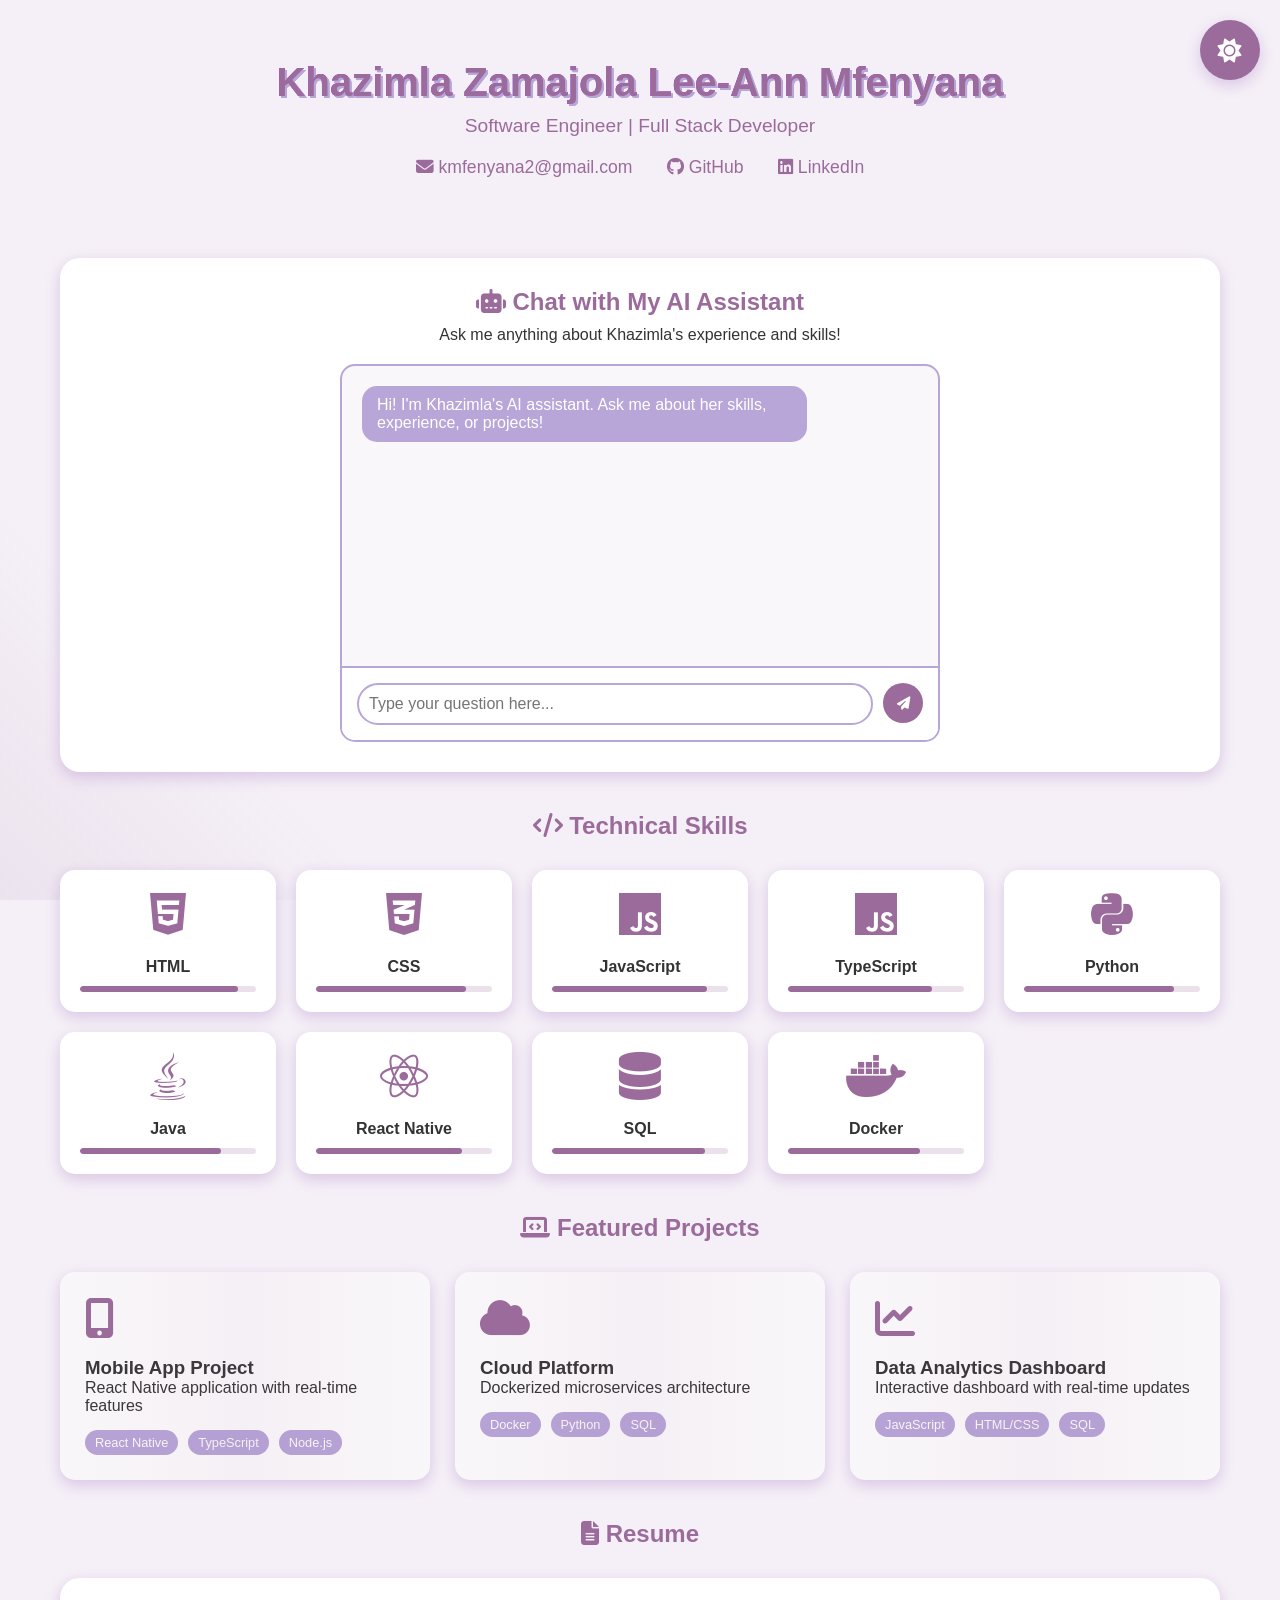
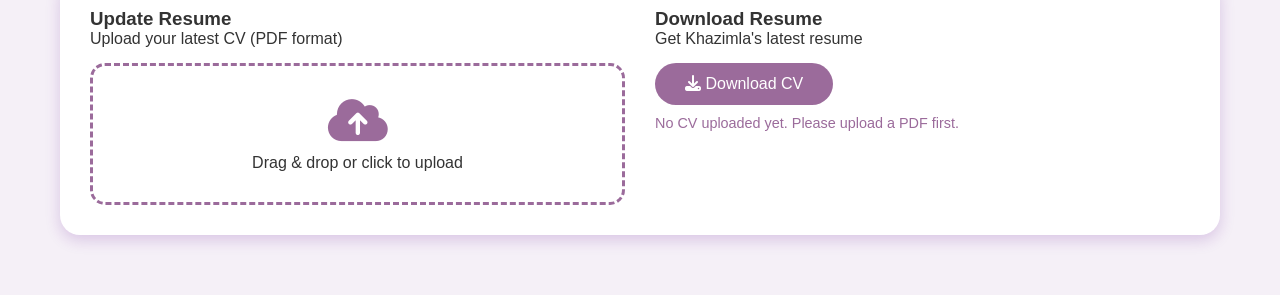
==== index.html @ aad59709 "Added structure and the style." ====
<!DOCTYPE html>
<html lang="en">
<head>
    <meta charset="UTF-8">
    <meta name="viewport" content="width=device-width, initial-scale=1.0">
    <title>Khazimla Mfenyana - Software Engineer</title>
    <link rel="stylesheet" href="https://cdnjs.cloudflare.com/ajax/libs/font-awesome/6.4.0/css/all.min.css">
    <link rel="stylesheet" href="styles.css">
</head>
<body>
    <!-- Theme Toggle -->
    <button class="theme-toggle" id="themeToggle">
        <i class="fas fa-sun"></i>
        <i class="fas fa-moon"></i>
    </button>

    <!-- Main Container -->
    <div class="container">
        <!-- Header Section -->
        <header>
            <div class="profile-header">
                <h1 class="glitch-text" data-text="Khazimla Zamajola Lee-Ann Mfenyana">Khazimla Zamajola Lee-Ann Mfenyana</h1>
                <p class="subtitle">Software Engineer | Full Stack Developer</p>
                <div class="contact-info">
                    <a href="mailto:kmfenyana2@gmail.com"><i class="fas fa-envelope"></i> kmfenyana2@gmail.com</a>
                    <a href="#"><i class="fab fa-github"></i> GitHub</a>
                    <a href="#"><i class="fab fa-linkedin"></i> LinkedIn</a>
                </div>
            </div>
        </header>

        <!-- AI Chatbot Section -->
        <section class="ai-section">
            <div class="section-title">
                <h2><i class="fas fa-robot"></i> Chat with My AI Assistant</h2>
                <p>Ask me anything about Khazimla's experience and skills!</p>
            </div>
            <div class="chat-container" id="chatContainer">
                <div class="chat-messages" id="chatMessages">
                    <div class="message bot">
                        <div class="message-content">
                            Hi! I'm Khazimla's AI assistant. Ask me about her skills, experience, or projects!
                        </div>
                    </div>
                </div>
                <div class="chat-input-container">
                    <input type="text" id="userInput" placeholder="Type your question here..." class="chat-input">
                    <button id="sendMessage" class="send-btn"><i class="fas fa-paper-plane"></i></button>
                </div>
            </div>
        </section>

        <!-- Skills Section with Fun Visuals -->
        <section class="skills-section">
            <h2><i class="fas fa-code"></i> Technical Skills</h2>
            <div class="skills-grid">
                <div class="skill-card" data-skill="HTML">
                    <i class="fab fa-html5"></i>
                    <span>HTML</span>
                    <div class="skill-bar">
                        <div class="skill-progress" style="width: 90%"></div>
                    </div>
                </div>
                <div class="skill-card" data-skill="CSS">
                    <i class="fab fa-css3-alt"></i>
                    <span>CSS</span>
                    <div class="skill-bar">
                        <div class="skill-progress" style="width: 85%"></div>
                    </div>
                </div>
                <div class="skill-card" data-skill="JavaScript">
                    <i class="fab fa-js"></i>
                    <span>JavaScript</span>
                    <div class="skill-bar">
                        <div class="skill-progress" style="width: 88%"></div>
                    </div>
                </div>
                <div class="skill-card" data-skill="TypeScript">
                    <i class="fab fa-js"></i>
                    <span>TypeScript</span>
                    <div class="skill-bar">
                        <div class="skill-progress" style="width: 82%"></div>
                    </div>
                </div>
                <div class="skill-card" data-skill="Python">
                    <i class="fab fa-python"></i>
                    <span>Python</span>
                    <div class="skill-bar">
                        <div class="skill-progress" style="width: 85%"></div>
                    </div>
                </div>
                <div class="skill-card" data-skill="Java">
                    <i class="fab fa-java"></i>
                    <span>Java</span>
                    <div class="skill-bar">
                        <div class="skill-progress" style="width: 80%"></div>
                    </div>
                </div>
                <div class="skill-card" data-skill="React Native">
                    <i class="fab fa-react"></i>
                    <span>React Native</span>
                    <div class="skill-bar">
                        <div class="skill-progress" style="width: 83%"></div>
                    </div>
                </div>
                <div class="skill-card" data-skill="SQL">
                    <i class="fas fa-database"></i>
                    <span>SQL</span>
                    <div class="skill-bar">
                        <div class="skill-progress" style="width: 87%"></div>
                    </div>
                </div>
                <div class="skill-card" data-skill="Docker">
                    <i class="fab fa-docker"></i>
                    <span>Docker</span>
                    <div class="skill-bar">
                        <div class="skill-progress" style="width: 75%"></div>
                    </div>
                </div>
            </div>
        </section>

        <!-- Projects Section (Placeholder) -->
        <section class="projects-section">
            <h2><i class="fas fa-laptop-code"></i> Featured Projects</h2>
            <div class="projects-grid">
                <div class="project-card">
                    <div class="project-icon"><i class="fas fa-mobile-alt"></i></div>
                    <h3>Mobile App Project</h3>
                    <p>React Native application with real-time features</p>
                    <div class="project-tags">
                        <span>React Native</span>
                        <span>TypeScript</span>
                        <span>Node.js</span>
                    </div>
                </div>
                <div class="project-card">
                    <div class="project-icon"><i class="fas fa-cloud"></i></div>
                    <h3>Cloud Platform</h3>
                    <p>Dockerized microservices architecture</p>
                    <div class="project-tags">
                        <span>Docker</span>
                        <span>Python</span>
                        <span>SQL</span>
                    </div>
                </div>
                <div class="project-card">
                    <div class="project-icon"><i class="fas fa-chart-line"></i></div>
                    <h3>Data Analytics Dashboard</h3>
                    <p>Interactive dashboard with real-time updates</p>
                    <div class="project-tags">
                        <span>JavaScript</span>
                        <span>HTML/CSS</span>
                        <span>SQL</span>
                    </div>
                </div>
            </div>
        </section>

        <!-- CV Upload and Download Section -->
        <section class="cv-section">
            <h2><i class="fas fa-file-alt"></i> Resume</h2>
            <div class="cv-container">
                <div class="cv-upload">
                    <h3>Update Resume</h3>
                    <p>Upload your latest CV (PDF format)</p>
                    <div class="upload-area" id="uploadArea">
                        <i class="fas fa-cloud-upload-alt"></i>
                        <p>Drag & drop or click to upload</p>
                        <input type="file" id="cvUpload" accept=".pdf" hidden>
                    </div>
                </div>
                <div class="cv-download">
                    <h3>Download Resume</h3>
                    <p>Get Khazimla's latest resume</p>
                    <a href="#" id="downloadCV" class="download-btn">
                        <i class="fas fa-download"></i> Download CV
                    </a>
                    <p class="cv-note" id="cvNote">No CV uploaded yet. Please upload a PDF first.</p>
                </div>
            </div>
        </section>
    </div>

    <script src="script.js"></script>
</body>
</html>
---- styles.css ----
:root {
    --primary-purple: #9b6b9b;
    --light-purple: #b8a6d9;
    --dark-purple: #4a2c4a;
    --bg-light: #f5f0f7;
    --bg-dark: #1a0f1a;
    --text-light: #333;
    --text-dark: #f0e6f0;
    --card-light: #ffffff;
    --card-dark: #2d1f2d;
    --shadow-light: 0 5px 15px rgba(106, 27, 154, 0.2);
    --shadow-dark: 0 5px 15px rgba(0, 0, 0, 0.5);
    --transition: all 0.3s ease;
}

* {
    margin: 0;
    padding: 0;
    box-sizing: border-box;
}

body {
    font-family: 'Segoe UI', Tahoma, Geneva, Verdana, sans-serif;
    background-color: var(--bg-light);
    color: var(--text-light);
    transition: var(--transition);
    min-height: 100vh;
    position: relative;
    overflow-x: hidden;
}

body.dark-mode {
    background-color: var(--bg-dark);
    color: var(--text-dark);
}

/* Animated Background */
body::before {
    content: '';
    position: fixed;
    top: 0;
    left: 0;
    width: 100%;
    height: 100%;
    background: linear-gradient(45deg, transparent 20%, rgba(155, 107, 155, 0.1) 20%, transparent 30%);
    background-size: 200% 200%;
    animation: gradientMove 15s ease infinite;
    pointer-events: none;
    z-index: -1;
}

@keyframes gradientMove {
    0% { background-position: 0% 0%; }
    50% { background-position: 100% 100%; }
    100% { background-position: 0% 0%; }
}

.container {
    max-width: 1200px;
    margin: 0 auto;
    padding: 20px;
    position: relative;
    z-index: 1;
}

/* Theme Toggle Button */
.theme-toggle {
    position: fixed;
    top: 20px;
    right: 20px;
    background: var(--primary-purple);
    border: none;
    border-radius: 50px;
    width: 60px;
    height: 60px;
    cursor: pointer;
    display: flex;
    align-items: center;
    justify-content: center;
    transition: var(--transition);
    z-index: 1000;
    box-shadow: var(--shadow-light);
}

.theme-toggle:hover {
    transform: scale(1.1) rotate(10deg);
}

.theme-toggle i {
    font-size: 24px;
    color: white;
    position: absolute;
    transition: var(--transition);
}

.theme-toggle .fa-sun {
    opacity: 1;
    transform: scale(1);
}

.theme-toggle .fa-moon {
    opacity: 0;
    transform: scale(0);
}

.dark-mode .theme-toggle .fa-sun {
    opacity: 0;
    transform: scale(0);
}

.dark-mode .theme-toggle .fa-moon {
    opacity: 1;
    transform: scale(1);
}

/* Header Styles */
.profile-header {
    text-align: center;
    padding: 40px 0;
    animation: fadeInUp 1s ease;
}

.glitch-text {
    font-size: 2.5rem;
    font-weight: bold;
    position: relative;
    color: var(--primary-purple);
    text-shadow: 2px 2px 0 var(--light-purple);
}

.glitch-text::before,
.glitch-text::after {
    content: attr(data-text);
    position: absolute;
    top: 0;
    left: 0;
    width: 100%;
    height: 100%;
}

.glitch-text::before {
    animation: glitch 3s infinite;
    color: #ff00ff;
    z-index: -1;
}

.glitch-text::after {
    animation: glitch 2s infinite;
    color: #00ffff;
    z-index: -2;
}

@keyframes glitch {
    0% { transform: translate(0); }
    20% { transform: translate(-3px, 3px); }
    40% { transform: translate(-3px, -3px); }
    60% { transform: translate(3px, 3px); }
    80% { transform: translate(3px, -3px); }
    100% { transform: translate(0); }
}

.subtitle {
    font-size: 1.2rem;
    color: var(--primary-purple);
    margin-top: 10px;
}

.contact-info {
    margin-top: 20px;
}

.contact-info a {
    color: var(--primary-purple);
    text-decoration: none;
    margin: 0 15px;
    font-size: 1.1rem;
    transition: var(--transition);
    display: inline-block;
}

.contact-info a:hover {
    transform: translateY(-3px) scale(1.1);
    color: var(--dark-purple);
}

/* AI Chatbot Section */
.ai-section {
    background: var(--card-light);
    border-radius: 20px;
    padding: 30px;
    margin: 40px 0;
    box-shadow: var(--shadow-light);
    transition: var(--transition);
}

.dark-mode .ai-section {
    background: var(--card-dark);
    box-shadow: var(--shadow-dark);
}

.section-title {
    text-align: center;
    margin-bottom: 20px;
}

.section-title h2 {
    color: var(--primary-purple);
    margin-bottom: 10px;
}

.chat-container {
    max-width: 600px;
    margin: 0 auto;
    border-radius: 15px;
    overflow: hidden;
    border: 2px solid var(--light-purple);
}

.chat-messages {
    height: 300px;
    overflow-y: auto;
    padding: 20px;
    background: rgba(155, 107, 155, 0.05);
}

.message {
    margin-bottom: 15px;
    animation: slideIn 0.3s ease;
}

.message.bot {
    text-align: left;
}

.message.user {
    text-align: right;
}

.message-content {
    display: inline-block;
    padding: 10px 15px;
    border-radius: 15px;
    max-width: 80%;
    background: var(--light-purple);
    color: white;
}

.message.user .message-content {
    background: var(--primary-purple);
}

.chat-input-container {
    display: flex;
    padding: 15px;
    background: var(--card-light);
    border-top: 2px solid var(--light-purple);
}

.dark-mode .chat-input-container {
    background: var(--card-dark);
}

.chat-input {
    flex: 1;
    padding: 10px;
    border: 2px solid var(--light-purple);
    border-radius: 25px;
    margin-right: 10px;
    font-size: 1rem;
    transition: var(--transition);
}

.chat-input:focus {
    outline: none;
    border-color: var(--primary-purple);
    transform: scale(1.02);
}

.send-btn {
    background: var(--primary-purple);
    color: white;
    border: none;
    border-radius: 50%;
    width: 40px;
    height: 40px;
    cursor: pointer;
    transition: var(--transition);
}

.send-btn:hover {
    transform: scale(1.1) rotate(15deg);
}

/* Skills Section */
.skills-section {
    margin: 40px 0;
}

.skills-section h2 {
    text-align: center;
    color: var(--primary-purple);
    margin-bottom: 30px;
}

.skills-grid {
    display: grid;
    grid-template-columns: repeat(auto-fit, minmax(200px, 1fr));
    gap: 20px;
}

.skill-card {
    background: var(--card-light);
    border-radius: 15px;
    padding: 20px;
    text-align: center;
    box-shadow: var(--shadow-light);
    transition: var(--transition);
    position: relative;
    overflow: hidden;
}

.dark-mode .skill-card {
    background: var(--card-dark);
    box-shadow: var(--shadow-dark);
}

.skill-card:hover {
    transform: translateY(-10px) scale(1.02);
    box-shadow: 0 10px 30px rgba(155, 107, 155, 0.4);
}

.skill-card i {
    font-size: 3rem;
    color: var(--primary-purple);
    margin-bottom: 10px;
    animation: float 3s ease infinite;
}

@keyframes float {
    0%, 100% { transform: translateY(0); }
    50% { transform: translateY(-10px); }
}

.skill-card span {
    display: block;
    font-weight: bold;
    margin: 10px 0;
}

.skill-bar {
    height: 6px;
    background: rgba(155, 107, 155, 0.2);
    border-radius: 3px;
    overflow: hidden;
}

.skill-progress {
    height: 100%;
    background: var(--primary-purple);
    border-radius: 3px;
    transition: width 1s ease;
    animation: progressPulse 2s ease infinite;
}

@keyframes progressPulse {
    0%, 100% { opacity: 1; }
    50% { opacity: 0.7; }
}

/* Projects Section */
.projects-section {
    margin: 40px 0;
}

.projects-section h2 {
    text-align: center;
    color: var(--primary-purple);
    margin-bottom: 30px;
}

.projects-grid {
    display: grid;
    grid-template-columns: repeat(auto-fit, minmax(300px, 1fr));
    gap: 25px;
}

.project-card {
    background: var(--card-light);
    border-radius: 15px;
    padding: 25px;
    box-shadow: var(--shadow-light);
    transition: var(--transition);
    position: relative;
    overflow: hidden;
}

.dark-mode .project-card {
    background: var(--card-dark);
    box-shadow: var(--shadow-dark);
}

.project-card::before {
    content: '';
    position: absolute;
    top: -50%;
    left: -50%;
    width: 200%;
    height: 200%;
    background: linear-gradient(45deg, transparent, rgba(155, 107, 155, 0.1), transparent);
    transform: rotate(45deg);
    animation: shine 3s infinite;
}

@keyframes shine {
    0% { transform: translateX(-100%) rotate(45deg); }
    100% { transform: translateX(100%) rotate(45deg); }
}

.project-card:hover {
    transform: translateY(-5px) scale(1.02);
}

.project-icon {
    font-size: 2.5rem;
    color: var(--primary-purple);
    margin-bottom: 15px;
}

.project-tags {
    margin-top: 15px;
    display: flex;
    flex-wrap: wrap;
    gap: 10px;
}

.project-tags span {
    background: var(--light-purple);
    color: white;
    padding: 5px 10px;
    border-radius: 20px;
    font-size: 0.8rem;
}

/* CV Section */
.cv-section {
    margin: 40px 0;
}

.cv-section h2 {
    text-align: center;
    color: var(--primary-purple);
    margin-bottom: 30px;
}

.cv-container {
    display: grid;
    grid-template-columns: 1fr 1fr;
    gap: 30px;
    background: var(--card-light);
    border-radius: 20px;
    padding: 30px;
    box-shadow: var(--shadow-light);
}

.dark-mode .cv-container {
    background: var(--card-dark);
    box-shadow: var(--shadow-dark);
}

.upload-area {
    border: 3px dashed var(--primary-purple);
    border-radius: 15px;
    padding: 30px;
    text-align: center;
    cursor: pointer;
    transition: var(--transition);
    margin-top: 15px;
}

.upload-area:hover {
    background: rgba(155, 107, 155, 0.1);
    transform: scale(1.02);
}

.upload-area i {
    font-size: 3rem;
    color: var(--primary-purple);
    margin-bottom: 10px;
    animation: bounce 2s ease infinite;
}

@keyframes bounce {
    0%, 100% { transform: translateY(0); }
    50% { transform: translateY(-10px); }
}

.download-btn {
    display: inline-block;
    background: var(--primary-purple);
    color: white;
    text-decoration: none;
    padding: 12px 30px;
    border-radius: 25px;
    margin-top: 15px;
    transition: var(--transition);
    border: none;
    cursor: pointer;
    font-size: 1rem;
}

.download-btn:hover {
    transform: translateY(-3px) scale(1.05);
    box-shadow: 0 5px 20px rgba(155, 107, 155, 0.4);
}

.download-btn:disabled {
    opacity: 0.5;
    cursor: not-allowed;
    pointer-events: none;
}

.cv-note {
    margin-top: 10px;
    font-size: 0.9rem;
    color: var(--primary-purple);
}

/* Animations */
@keyframes fadeInUp {
    from {
        opacity: 0;
        transform: translateY(30px);
    }
    to {
        opacity: 1;
        transform: translateY(0);
    }
}

@keyframes slideIn {
    from {
        opacity: 0;
        transform: translateX(-20px);
    }
    to {
        opacity: 1;
        transform: translateX(0);
    }
}

/* Responsive Design */
@media (max-width: 768px) {
    .glitch-text {
        font-size: 1.8rem;
    }
    
    .cv-container {
        grid-template-columns: 1fr;
    }
    
    .contact-info a {
        display: block;
        margin: 10px 0;
    }
    
    .skills-grid {
        grid-template-columns: repeat(auto-fit, minmax(150px, 1fr));
    }
}

/* Loading Animation */
.loading {
    display: inline-block;
    width: 20px;
    height: 20px;
    border: 3px solid var(--light-purple);
    border-radius: 50%;
    border-top-color: var(--primary-purple);
    animation: spin 1s ease infinite;
}

@keyframes spin {
    to { transform: rotate(360deg); }
}
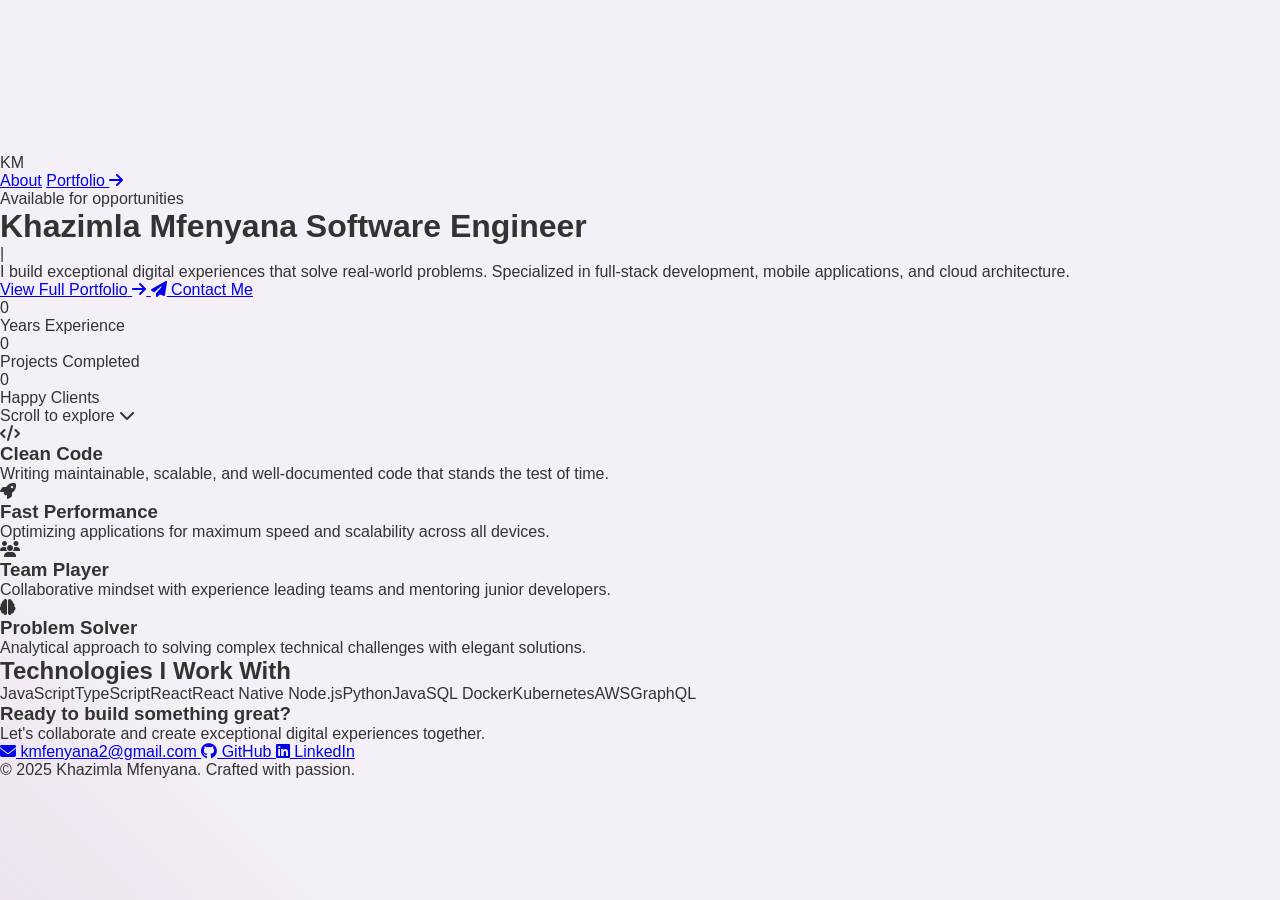
==== commit d06cd709: "Adding a new landing page and the new structure has been implemented." ====
--- a/index.html
+++ b/index.html
@@ -3,183 +3,141 @@
 <head>
     <meta charset="UTF-8">
     <meta name="viewport" content="width=device-width, initial-scale=1.0">
-    <title>Khazimla Mfenyana - Software Engineer</title>
+    <title>Khazimla Mfenyana | Software Engineer</title>
     <link rel="stylesheet" href="https://cdnjs.cloudflare.com/ajax/libs/font-awesome/6.4.0/css/all.min.css">
+    <link href="https://fonts.googleapis.com/css2?family=Space+Grotesk:wght@300;400;500;600;700&display=swap" rel="stylesheet">
     <link rel="stylesheet" href="styles.css">
 </head>
-<body>
-    <!-- Theme Toggle -->
-    <button class="theme-toggle" id="themeToggle">
-        <i class="fas fa-sun"></i>
-        <i class="fas fa-moon"></i>
-    </button>
+<body class="landing-page">
+    <canvas id="particleCanvas"></canvas>
+    
+    <div class="landing-container">
+        <nav class="landing-nav">
+            <div class="logo">
+                <span class="logo-text">KM</span>
+                <span class="logo-dot"></span>
+            </div>
+            <div class="nav-links">
+                <a href="#about" class="nav-link">About</a>
+                <a href="portfolio.html" class="nav-link portfolio-link">Portfolio <i class="fas fa-arrow-right"></i></a>
+            </div>
+        </nav>
 
-    <!-- Main Container -->
-    <div class="container">
-        <!-- Header Section -->
-        <header>
-            <div class="profile-header">
-                <h1 class="glitch-text" data-text="Khazimla Zamajola Lee-Ann Mfenyana">Khazimla Zamajola Lee-Ann Mfenyana</h1>
-                <p class="subtitle">Software Engineer | Full Stack Developer</p>
-                <div class="contact-info">
-                    <a href="mailto:kmfenyana2@gmail.com"><i class="fas fa-envelope"></i> kmfenyana2@gmail.com</a>
-                    <a href="#"><i class="fab fa-github"></i> GitHub</a>
-                    <a href="#"><i class="fab fa-linkedin"></i> LinkedIn</a>
+        <main class="hero-section">
+            <div class="hero-badge">
+                <span class="badge-pulse"></span>
+                Available for opportunities
+            </div>
+            
+            <div class="hero-content">
+                <div class="hero-text">
+                    <h1 class="glow-text">
+                        <span class="line-1">Khazimla Mfenyana</span>
+                        <span class="line-2">Software Engineer</span>
+                    </h1>
+                    <div class="typewriter-wrapper">
+                        <span class="typewriter-text"></span>
+                        <span class="cursor">|</span>
+                    </div>
+                    <p class="hero-description">
+                        I build exceptional digital experiences that solve real-world problems. 
+                        Specialized in full-stack development, mobile applications, and cloud architecture.
+                    </p>
+                    <div class="hero-cta">
+                        <a href="portfolio.html" class="btn-primary">
+                            <span>View Full Portfolio</span>
+                            <i class="fas fa-arrow-right"></i>
+                        </a>
+                        <a href="#contact" class="btn-secondary">
+                            <i class="fas fa-paper-plane"></i>
+                            Contact Me
+                        </a>
+                    </div>
+                </div>
+                
+                <div class="hero-stats">
+                    <div class="stat-card">
+                        <div class="stat-number" data-count="4">0</div>
+                        <div class="stat-label">Years Experience</div>
+                    </div>
+                    <div class="stat-card">
+                        <div class="stat-number" data-count="25">0</div>
+                        <div class="stat-label">Projects Completed</div>
+                    </div>
+                    <div class="stat-card">
+                        <div class="stat-number" data-count="15">0</div>
+                        <div class="stat-label">Happy Clients</div>
+                    </div>
                 </div>
             </div>
-        </header>
+        </main>
 
-        <!-- AI Chatbot Section -->
-        <section class="ai-section">
-            <div class="section-title">
-                <h2><i class="fas fa-robot"></i> Chat with My AI Assistant</h2>
-                <p>Ask me anything about Khazimla's experience and skills!</p>
-            </div>
-            <div class="chat-container" id="chatContainer">
-                <div class="chat-messages" id="chatMessages">
-                    <div class="message bot">
-                        <div class="message-content">
-                            Hi! I'm Khazimla's AI assistant. Ask me about her skills, experience, or projects!
-                        </div>
-                    </div>
+        <div class="scroll-indicator">
+            <span>Scroll to explore</span>
+            <i class="fas fa-chevron-down"></i>
+        </div>
+
+        <section id="about" class="about-preview">
+            <div class="about-grid">
+                <div class="about-card">
+                    <i class="fas fa-code"></i>
+                    <h3>Clean Code</h3>
+                    <p>Writing maintainable, scalable, and well-documented code that stands the test of time.</p>
                 </div>
-                <div class="chat-input-container">
-                    <input type="text" id="userInput" placeholder="Type your question here..." class="chat-input">
-                    <button id="sendMessage" class="send-btn"><i class="fas fa-paper-plane"></i></button>
+                <div class="about-card">
+                    <i class="fas fa-rocket"></i>
+                    <h3>Fast Performance</h3>
+                    <p>Optimizing applications for maximum speed and scalability across all devices.</p>
+                </div>
+                <div class="about-card">
+                    <i class="fas fa-users"></i>
+                    <h3>Team Player</h3>
+                    <p>Collaborative mindset with experience leading teams and mentoring junior developers.</p>
+                </div>
+                <div class="about-card">
+                    <i class="fas fa-brain"></i>
+                    <h3>Problem Solver</h3>
+                    <p>Analytical approach to solving complex technical challenges with elegant solutions.</p>
                 </div>
             </div>
         </section>
 
-        <!-- Skills Section with Fun Visuals -->
-        <section class="skills-section">
-            <h2><i class="fas fa-code"></i> Technical Skills</h2>
-            <div class="skills-grid">
-                <div class="skill-card" data-skill="HTML">
-                    <i class="fab fa-html5"></i>
-                    <span>HTML</span>
-                    <div class="skill-bar">
-                        <div class="skill-progress" style="width: 90%"></div>
-                    </div>
-                </div>
-                <div class="skill-card" data-skill="CSS">
-                    <i class="fab fa-css3-alt"></i>
-                    <span>CSS</span>
-                    <div class="skill-bar">
-                        <div class="skill-progress" style="width: 85%"></div>
-                    </div>
-                </div>
-                <div class="skill-card" data-skill="JavaScript">
-                    <i class="fab fa-js"></i>
-                    <span>JavaScript</span>
-                    <div class="skill-bar">
-                        <div class="skill-progress" style="width: 88%"></div>
-                    </div>
-                </div>
-                <div class="skill-card" data-skill="TypeScript">
-                    <i class="fab fa-js"></i>
-                    <span>TypeScript</span>
-                    <div class="skill-bar">
-                        <div class="skill-progress" style="width: 82%"></div>
-                    </div>
-                </div>
-                <div class="skill-card" data-skill="Python">
-                    <i class="fab fa-python"></i>
-                    <span>Python</span>
-                    <div class="skill-bar">
-                        <div class="skill-progress" style="width: 85%"></div>
-                    </div>
-                </div>
-                <div class="skill-card" data-skill="Java">
-                    <i class="fab fa-java"></i>
-                    <span>Java</span>
-                    <div class="skill-bar">
-                        <div class="skill-progress" style="width: 80%"></div>
-                    </div>
-                </div>
-                <div class="skill-card" data-skill="React Native">
-                    <i class="fab fa-react"></i>
-                    <span>React Native</span>
-                    <div class="skill-bar">
-                        <div class="skill-progress" style="width: 83%"></div>
-                    </div>
-                </div>
-                <div class="skill-card" data-skill="SQL">
-                    <i class="fas fa-database"></i>
-                    <span>SQL</span>
-                    <div class="skill-bar">
-                        <div class="skill-progress" style="width: 87%"></div>
-                    </div>
-                </div>
-                <div class="skill-card" data-skill="Docker">
-                    <i class="fab fa-docker"></i>
-                    <span>Docker</span>
-                    <div class="skill-bar">
-                        <div class="skill-progress" style="width: 75%"></div>
-                    </div>
+        <section class="tech-stack">
+            <h2>Technologies I Work With</h2>
+            <div class="tech-marquee">
+                <div class="tech-track">
+                    <span>JavaScript</span><span>TypeScript</span><span>React</span><span>React Native</span>
+                    <span>Node.js</span><span>Python</span><span>Java</span><span>SQL</span>
+                    <span>Docker</span><span>Kubernetes</span><span>AWS</span><span>GraphQL</span>
                 </div>
             </div>
         </section>
 
-        <!-- Projects Section (Placeholder) -->
-        <section class="projects-section">
-            <h2><i class="fas fa-laptop-code"></i> Featured Projects</h2>
-            <div class="projects-grid">
-                <div class="project-card">
-                    <div class="project-icon"><i class="fas fa-mobile-alt"></i></div>
-                    <h3>Mobile App Project</h3>
-                    <p>React Native application with real-time features</p>
-                    <div class="project-tags">
-                        <span>React Native</span>
-                        <span>TypeScript</span>
-                        <span>Node.js</span>
-                    </div>
+        <footer class="landing-footer" id="contact">
+            <div class="footer-content">
+                <div class="footer-info">
+                    <h3>Ready to build something great?</h3>
+                    <p>Let's collaborate and create exceptional digital experiences together.</p>
                 </div>
-                <div class="project-card">
-                    <div class="project-icon"><i class="fas fa-cloud"></i></div>
-                    <h3>Cloud Platform</h3>
-                    <p>Dockerized microservices architecture</p>
-                    <div class="project-tags">
-                        <span>Docker</span>
-                        <span>Python</span>
-                        <span>SQL</span>
-                    </div>
-                </div>
-                <div class="project-card">
-                    <div class="project-icon"><i class="fas fa-chart-line"></i></div>
-                    <h3>Data Analytics Dashboard</h3>
-                    <p>Interactive dashboard with real-time updates</p>
-                    <div class="project-tags">
-                        <span>JavaScript</span>
-                        <span>HTML/CSS</span>
-                        <span>SQL</span>
-                    </div>
+                <div class="footer-links">
+                    <a href="mailto:kmfenyana2@gmail.com" class="contact-link">
+                        <i class="fas fa-envelope"></i>
+                        kmfenyana2@gmail.com
+                    </a>
+                    <a href="#" class="contact-link">
+                        <i class="fab fa-github"></i>
+                        GitHub
+                    </a>
+                    <a href="#" class="contact-link">
+                        <i class="fab fa-linkedin"></i>
+                        LinkedIn
+                    </a>
                 </div>
             </div>
-        </section>
-
-        <!-- CV Upload and Download Section -->
-        <section class="cv-section">
-            <h2><i class="fas fa-file-alt"></i> Resume</h2>
-            <div class="cv-container">
-                <div class="cv-upload">
-                    <h3>Update Resume</h3>
-                    <p>Upload your latest CV (PDF format)</p>
-                    <div class="upload-area" id="uploadArea">
-                        <i class="fas fa-cloud-upload-alt"></i>
-                        <p>Drag & drop or click to upload</p>
-                        <input type="file" id="cvUpload" accept=".pdf" hidden>
-                    </div>
-                </div>
-                <div class="cv-download">
-                    <h3>Download Resume</h3>
-                    <p>Get Khazimla's latest resume</p>
-                    <a href="#" id="downloadCV" class="download-btn">
-                        <i class="fas fa-download"></i> Download CV
-                    </a>
-                    <p class="cv-note" id="cvNote">No CV uploaded yet. Please upload a PDF first.</p>
-                </div>
+            <div class="footer-copyright">
+                <p>© 2025 Khazimla Mfenyana. Crafted with passion.</p>
             </div>
-        </section>
+        </footer>
     </div>
 
     <script src="script.js"></script>
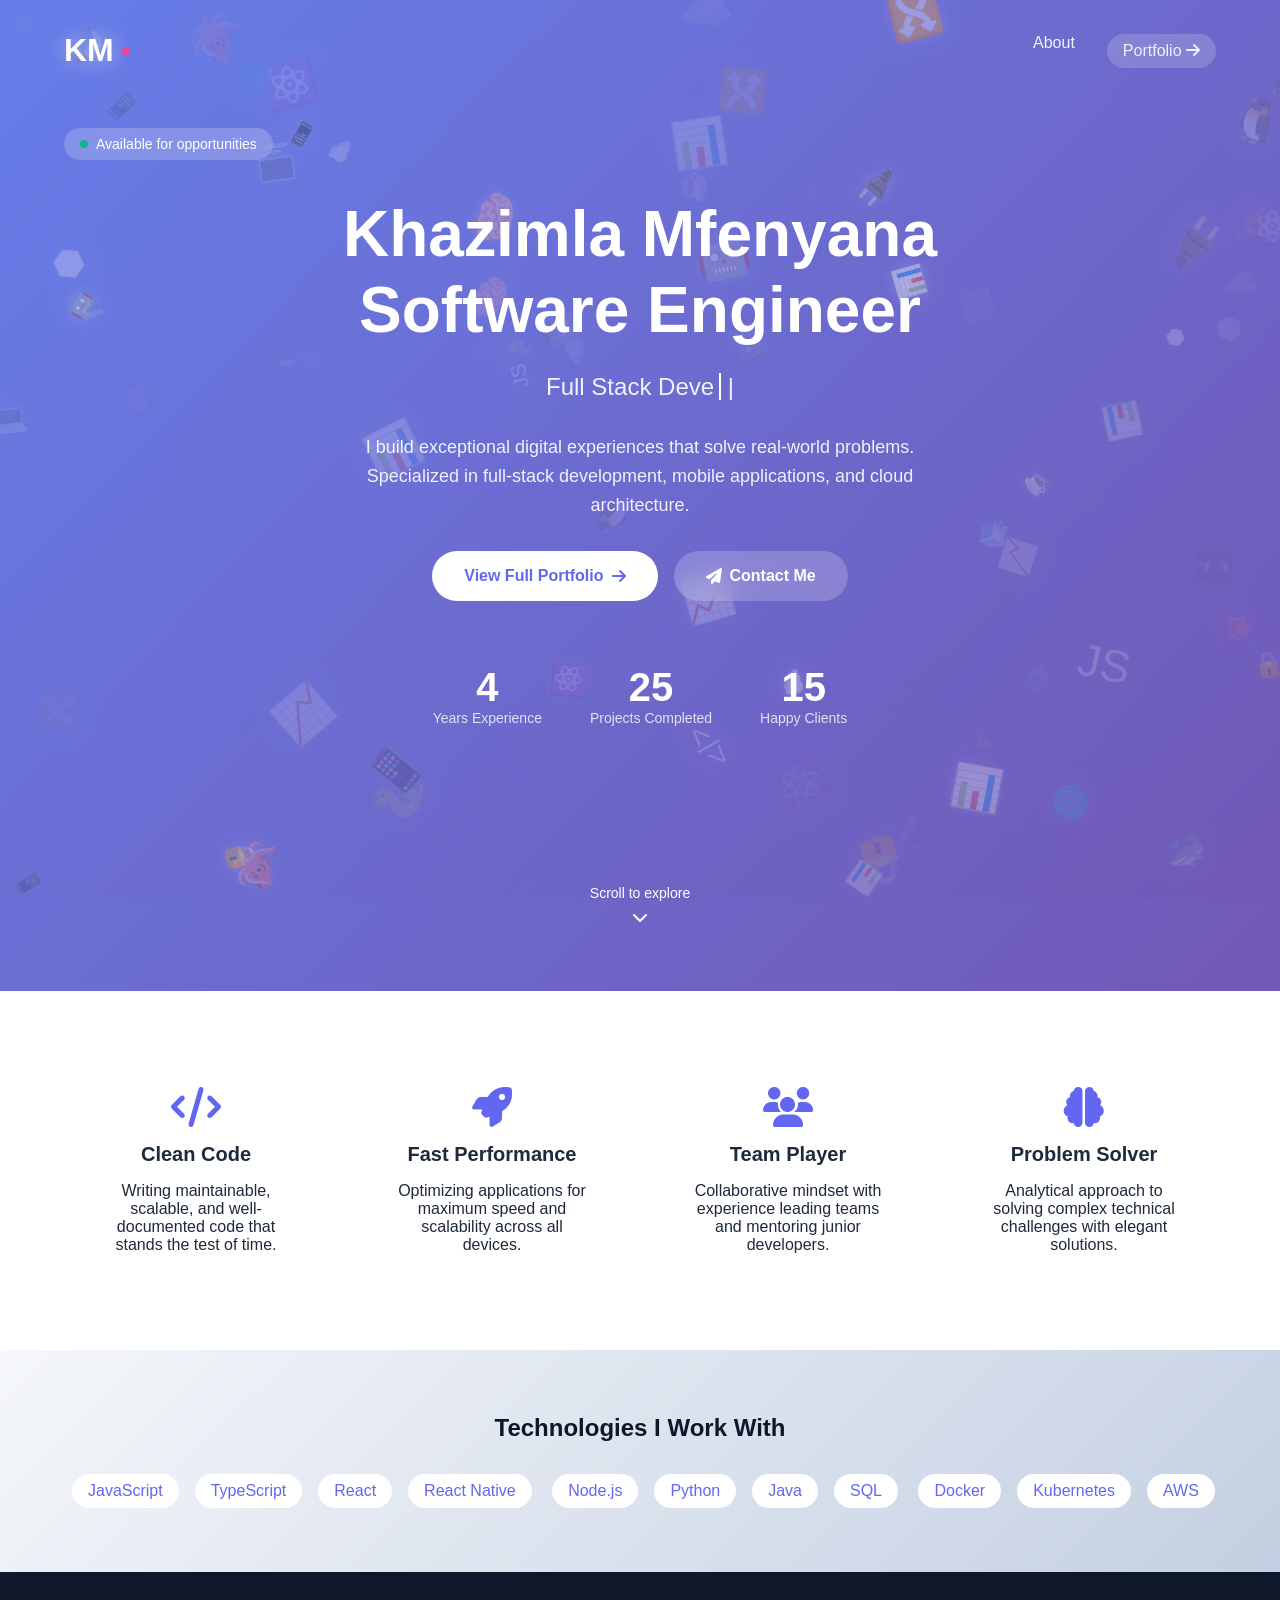
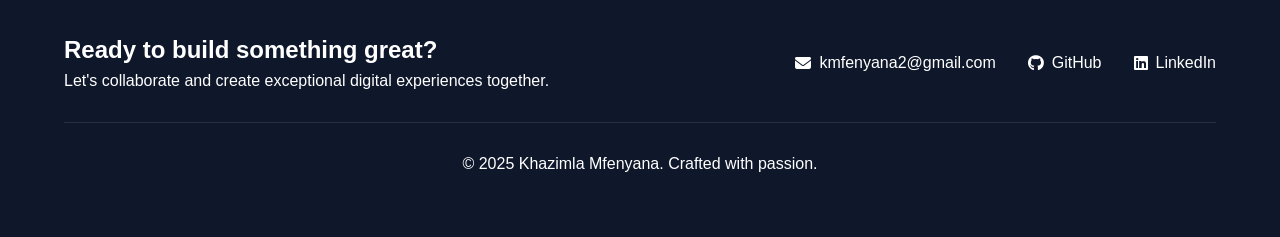
==== commit 56293a0a: "Updated the landing page." ====
--- a/index.html
+++ b/index.html
@@ -9,7 +9,7 @@
     <link rel="stylesheet" href="styles.css">
 </head>
 <body class="landing-page">
-    <canvas id="particleCanvas"></canvas>
+    <canvas id="iconCanvas"></canvas>
     
     <div class="landing-container">
         <nav class="landing-nav">
--- a/styles.css
+++ b/styles.css
@@ -1,531 +1,403 @@
-:root {
-    --primary-purple: #9b6b9b;
-    --light-purple: #b8a6d9;
-    --dark-purple: #4a2c4a;
-    --bg-light: #f5f0f7;
-    --bg-dark: #1a0f1a;
-    --text-light: #333;
-    --text-dark: #f0e6f0;
-    --card-light: #ffffff;
-    --card-dark: #2d1f2d;
-    --shadow-light: 0 5px 15px rgba(106, 27, 154, 0.2);
-    --shadow-dark: 0 5px 15px rgba(0, 0, 0, 0.5);
-    --transition: all 0.3s ease;
-}
-
 * {
     margin: 0;
     padding: 0;
     box-sizing: border-box;
 }
 
+:root {
+    --primary: #6366f1;
+    --primary-dark: #4f46e5;
+    --primary-light: #818cf8;
+    --secondary: #ec489a;
+    --accent: #14b8a6;
+    --dark: #0f172a;
+    --light: #f8fafc;
+    --gray: #64748b;
+    --success: #10b981;
+    --warning: #f59e0b;
+    --danger: #ef4444;
+    
+    --bg-light: #ffffff;
+    --bg-dark: #0f172a;
+    --text-light: #1e293b;
+    --text-dark: #f1f5f9;
+    --card-light: #ffffff;
+    --card-dark: #1e293b;
+    --border-light: #e2e8f0;
+    --border-dark: #334155;
+    
+    --transition: all 0.3s cubic-bezier(0.4, 0, 0.2, 1);
+    --shadow-sm: 0 1px 2px 0 rgb(0 0 0 / 0.05);
+    --shadow-md: 0 4px 6px -1px rgb(0 0 0 / 0.1);
+    --shadow-lg: 0 10px 15px -3px rgb(0 0 0 / 0.1);
+    --shadow-xl: 0 20px 25px -5px rgb(0 0 0 / 0.1);
+}
+
 body {
-    font-family: 'Segoe UI', Tahoma, Geneva, Verdana, sans-serif;
-    background-color: var(--bg-light);
+    font-family: 'Space Grotesk', sans-serif;
+    background: var(--bg-light);
     color: var(--text-light);
     transition: var(--transition);
-    min-height: 100vh;
+    overflow-x: hidden;
+}
+
+body.dark-mode {
+    background: var(--bg-dark);
+    color: var(--text-dark);
+}
+
+.landing-page {
+    background: linear-gradient(135deg, #667eea 0%, #764ba2 100%);
     position: relative;
     overflow-x: hidden;
 }
 
-body.dark-mode {
-    background-color: var(--bg-dark);
-    color: var(--text-dark);
-}
-
-/* Animated Background */
-body::before {
-    content: '';
+#iconCanvas {
     position: fixed;
     top: 0;
     left: 0;
     width: 100%;
     height: 100%;
-    background: linear-gradient(45deg, transparent 20%, rgba(155, 107, 155, 0.1) 20%, transparent 30%);
-    background-size: 200% 200%;
-    animation: gradientMove 15s ease infinite;
     pointer-events: none;
-    z-index: -1;
-}
-
-@keyframes gradientMove {
-    0% { background-position: 0% 0%; }
-    50% { background-position: 100% 100%; }
-    100% { background-position: 0% 0%; }
-}
-
-.container {
+    z-index: 0;
+}
+
+.landing-container {
+    position: relative;
+    z-index: 1;
+}
+
+.landing-nav {
+    display: flex;
+    justify-content: space-between;
+    align-items: center;
+    padding: 2rem 4rem;
+    animation: fadeInDown 1s ease;
+}
+
+.logo {
+    display: flex;
+    align-items: center;
+    gap: 0.5rem;
+}
+
+.logo-text {
+    font-size: 2rem;
+    font-weight: 700;
+    color: white;
+    text-shadow: 0 0 20px rgba(255,255,255,0.5);
+}
+
+.logo-dot {
+    width: 8px;
+    height: 8px;
+    background: var(--secondary);
+    border-radius: 50%;
+    animation: pulse 2s infinite;
+}
+
+.nav-links {
+    display: flex;
+    gap: 2rem;
+}
+
+.nav-link {
+    color: white;
+    text-decoration: none;
+    font-weight: 500;
+    transition: var(--transition);
+    opacity: 0.9;
+}
+
+.nav-link:hover {
+    opacity: 1;
+    transform: translateY(-2px);
+}
+
+.portfolio-link {
+    background: rgba(255,255,255,0.2);
+    padding: 0.5rem 1rem;
+    border-radius: 50px;
+    backdrop-filter: blur(10px);
+}
+
+.hero-section {
+    min-height: 80vh;
+    display: flex;
+    align-items: center;
+    justify-content: center;
+    padding: 4rem;
+}
+
+.hero-badge {
+    position: absolute;
+    top: 8rem;
+    left: 4rem;
+    background: rgba(255,255,255,0.2);
+    backdrop-filter: blur(10px);
+    padding: 0.5rem 1rem;
+    border-radius: 50px;
+    color: white;
+    font-size: 0.875rem;
+    display: flex;
+    align-items: center;
+    gap: 0.5rem;
+    animation: fadeIn 1s ease;
+}
+
+.badge-pulse {
+    width: 8px;
+    height: 8px;
+    background: #10b981;
+    border-radius: 50%;
+    animation: pulse 2s infinite;
+}
+
+.hero-content {
     max-width: 1200px;
     margin: 0 auto;
-    padding: 20px;
-    position: relative;
-    z-index: 1;
-}
-
-/* Theme Toggle Button */
-.theme-toggle {
-    position: fixed;
-    top: 20px;
-    right: 20px;
-    background: var(--primary-purple);
-    border: none;
+    text-align: center;
+}
+
+.hero-text h1 {
+    color: white;
+    font-size: 4rem;
+    font-weight: 700;
+    margin-bottom: 1rem;
+    line-height: 1.2;
+}
+
+.line-1, .line-2 {
+    display: block;
+    animation: slideUp 0.8s ease;
+}
+
+.typewriter-wrapper {
+    margin: 1.5rem 0;
+    font-size: 1.5rem;
+    color: rgba(255,255,255,0.9);
+}
+
+.typewriter-text {
+    border-right: 2px solid white;
+    padding-right: 5px;
+}
+
+.cursor {
+    animation: blink 1s infinite;
+}
+
+.hero-description {
+    max-width: 600px;
+    margin: 2rem auto;
+    color: rgba(255,255,255,0.9);
+    font-size: 1.125rem;
+    line-height: 1.6;
+}
+
+.hero-cta {
+    display: flex;
+    gap: 1rem;
+    justify-content: center;
+    margin: 2rem 0;
+}
+
+.btn-primary, .btn-secondary {
+    padding: 1rem 2rem;
     border-radius: 50px;
-    width: 60px;
-    height: 60px;
-    cursor: pointer;
-    display: flex;
-    align-items: center;
+    text-decoration: none;
+    font-weight: 600;
+    transition: var(--transition);
+    display: inline-flex;
+    align-items: center;
+    gap: 0.5rem;
+}
+
+.btn-primary {
+    background: white;
+    color: var(--primary);
+}
+
+.btn-primary:hover {
+    transform: translateY(-3px);
+    box-shadow: 0 10px 30px rgba(0,0,0,0.2);
+}
+
+.btn-secondary {
+    background: rgba(255,255,255,0.2);
+    color: white;
+    backdrop-filter: blur(10px);
+}
+
+.btn-secondary:hover {
+    background: rgba(255,255,255,0.3);
+    transform: translateY(-3px);
+}
+
+.hero-stats {
+    display: flex;
     justify-content: center;
+    gap: 3rem;
+    margin-top: 4rem;
+}
+
+.stat-card {
+    text-align: center;
+    animation: fadeInUp 0.8s ease;
+}
+
+.stat-number {
+    font-size: 2.5rem;
+    font-weight: 700;
+    color: white;
+}
+
+.stat-label {
+    color: rgba(255,255,255,0.8);
+    font-size: 0.875rem;
+}
+
+.scroll-indicator {
+    text-align: center;
+    color: white;
+    margin: 4rem 0;
+    animation: bounce 2s infinite;
+}
+
+.scroll-indicator span {
+    display: block;
+    margin-bottom: 0.5rem;
+    font-size: 0.875rem;
+}
+
+.about-preview {
+    padding: 4rem;
+    background: white;
+}
+
+.about-grid {
+    max-width: 1200px;
+    margin: 0 auto;
+    display: grid;
+    grid-template-columns: repeat(auto-fit, minmax(250px, 1fr));
+    gap: 2rem;
+}
+
+.about-card {
+    text-align: center;
+    padding: 2rem;
+    border-radius: 1rem;
     transition: var(--transition);
-    z-index: 1000;
-    box-shadow: var(--shadow-light);
-}
-
-.theme-toggle:hover {
-    transform: scale(1.1) rotate(10deg);
-}
-
-.theme-toggle i {
-    font-size: 24px;
-    color: white;
-    position: absolute;
+}
+
+.about-card:hover {
+    transform: translateY(-10px);
+}
+
+.about-card i {
+    font-size: 2.5rem;
+    color: var(--primary);
+    margin-bottom: 1rem;
+}
+
+.about-card h3 {
+    margin-bottom: 1rem;
+    font-size: 1.25rem;
+}
+
+.tech-stack {
+    padding: 4rem;
+    background: linear-gradient(135deg, #f5f7fa 0%, #c3cfe2 100%);
+    text-align: center;
+}
+
+.tech-stack h2 {
+    margin-bottom: 2rem;
+    color: var(--dark);
+}
+
+.tech-marquee {
+    overflow: hidden;
+    white-space: nowrap;
+}
+
+.tech-track {
+    display: inline-block;
+    animation: marquee 20s linear infinite;
+}
+
+.tech-track span {
+    display: inline-block;
+    padding: 0.5rem 1rem;
+    margin: 0 0.5rem;
+    background: white;
+    border-radius: 50px;
+    font-weight: 500;
+    color: var(--primary);
+}
+
+.landing-footer {
+    background: var(--dark);
+    color: white;
+    padding: 4rem;
+}
+
+.footer-content {
+    max-width: 1200px;
+    margin: 0 auto;
+    display: flex;
+    justify-content: space-between;
+    align-items: center;
+    flex-wrap: wrap;
+    gap: 2rem;
+    margin-bottom: 2rem;
+}
+
+.footer-info h3 {
+    font-size: 1.5rem;
+    margin-bottom: 0.5rem;
+}
+
+.footer-links {
+    display: flex;
+    gap: 2rem;
+}
+
+.contact-link {
+    color: white;
+    text-decoration: none;
+    display: flex;
+    align-items: center;
+    gap: 0.5rem;
     transition: var(--transition);
 }
 
-.theme-toggle .fa-sun {
-    opacity: 1;
-    transform: scale(1);
-}
-
-.theme-toggle .fa-moon {
-    opacity: 0;
-    transform: scale(0);
-}
-
-.dark-mode .theme-toggle .fa-sun {
-    opacity: 0;
-    transform: scale(0);
-}
-
-.dark-mode .theme-toggle .fa-moon {
-    opacity: 1;
-    transform: scale(1);
-}
-
-/* Header Styles */
-.profile-header {
+.contact-link:hover {
+    color: var(--primary-light);
+}
+
+.footer-copyright {
     text-align: center;
-    padding: 40px 0;
-    animation: fadeInUp 1s ease;
-}
-
-.glitch-text {
-    font-size: 2.5rem;
-    font-weight: bold;
-    position: relative;
-    color: var(--primary-purple);
-    text-shadow: 2px 2px 0 var(--light-purple);
-}
-
-.glitch-text::before,
-.glitch-text::after {
-    content: attr(data-text);
-    position: absolute;
-    top: 0;
-    left: 0;
-    width: 100%;
-    height: 100%;
-}
-
-.glitch-text::before {
-    animation: glitch 3s infinite;
-    color: #ff00ff;
-    z-index: -1;
-}
-
-.glitch-text::after {
-    animation: glitch 2s infinite;
-    color: #00ffff;
-    z-index: -2;
-}
-
-@keyframes glitch {
-    0% { transform: translate(0); }
-    20% { transform: translate(-3px, 3px); }
-    40% { transform: translate(-3px, -3px); }
-    60% { transform: translate(3px, 3px); }
-    80% { transform: translate(3px, -3px); }
-    100% { transform: translate(0); }
-}
-
-.subtitle {
-    font-size: 1.2rem;
-    color: var(--primary-purple);
-    margin-top: 10px;
-}
-
-.contact-info {
-    margin-top: 20px;
-}
-
-.contact-info a {
-    color: var(--primary-purple);
-    text-decoration: none;
-    margin: 0 15px;
-    font-size: 1.1rem;
-    transition: var(--transition);
-    display: inline-block;
-}
-
-.contact-info a:hover {
-    transform: translateY(-3px) scale(1.1);
-    color: var(--dark-purple);
-}
-
-/* AI Chatbot Section */
-.ai-section {
-    background: var(--card-light);
-    border-radius: 20px;
-    padding: 30px;
-    margin: 40px 0;
-    box-shadow: var(--shadow-light);
-    transition: var(--transition);
-}
-
-.dark-mode .ai-section {
-    background: var(--card-dark);
-    box-shadow: var(--shadow-dark);
-}
-
-.section-title {
-    text-align: center;
-    margin-bottom: 20px;
-}
-
-.section-title h2 {
-    color: var(--primary-purple);
-    margin-bottom: 10px;
-}
-
-.chat-container {
-    max-width: 600px;
-    margin: 0 auto;
-    border-radius: 15px;
-    overflow: hidden;
-    border: 2px solid var(--light-purple);
-}
-
-.chat-messages {
-    height: 300px;
-    overflow-y: auto;
-    padding: 20px;
-    background: rgba(155, 107, 155, 0.05);
-}
-
-.message {
-    margin-bottom: 15px;
-    animation: slideIn 0.3s ease;
-}
-
-.message.bot {
-    text-align: left;
-}
-
-.message.user {
-    text-align: right;
-}
-
-.message-content {
-    display: inline-block;
-    padding: 10px 15px;
-    border-radius: 15px;
-    max-width: 80%;
-    background: var(--light-purple);
-    color: white;
-}
-
-.message.user .message-content {
-    background: var(--primary-purple);
-}
-
-.chat-input-container {
-    display: flex;
-    padding: 15px;
-    background: var(--card-light);
-    border-top: 2px solid var(--light-purple);
-}
-
-.dark-mode .chat-input-container {
-    background: var(--card-dark);
-}
-
-.chat-input {
-    flex: 1;
-    padding: 10px;
-    border: 2px solid var(--light-purple);
-    border-radius: 25px;
-    margin-right: 10px;
-    font-size: 1rem;
-    transition: var(--transition);
-}
-
-.chat-input:focus {
-    outline: none;
-    border-color: var(--primary-purple);
-    transform: scale(1.02);
-}
-
-.send-btn {
-    background: var(--primary-purple);
-    color: white;
-    border: none;
-    border-radius: 50%;
-    width: 40px;
-    height: 40px;
-    cursor: pointer;
-    transition: var(--transition);
-}
-
-.send-btn:hover {
-    transform: scale(1.1) rotate(15deg);
-}
-
-/* Skills Section */
-.skills-section {
-    margin: 40px 0;
-}
-
-.skills-section h2 {
-    text-align: center;
-    color: var(--primary-purple);
-    margin-bottom: 30px;
-}
-
-.skills-grid {
-    display: grid;
-    grid-template-columns: repeat(auto-fit, minmax(200px, 1fr));
-    gap: 20px;
-}
-
-.skill-card {
-    background: var(--card-light);
-    border-radius: 15px;
-    padding: 20px;
-    text-align: center;
-    box-shadow: var(--shadow-light);
-    transition: var(--transition);
-    position: relative;
-    overflow: hidden;
-}
-
-.dark-mode .skill-card {
-    background: var(--card-dark);
-    box-shadow: var(--shadow-dark);
-}
-
-.skill-card:hover {
-    transform: translateY(-10px) scale(1.02);
-    box-shadow: 0 10px 30px rgba(155, 107, 155, 0.4);
-}
-
-.skill-card i {
-    font-size: 3rem;
-    color: var(--primary-purple);
-    margin-bottom: 10px;
-    animation: float 3s ease infinite;
-}
-
-@keyframes float {
-    0%, 100% { transform: translateY(0); }
-    50% { transform: translateY(-10px); }
-}
-
-.skill-card span {
-    display: block;
-    font-weight: bold;
-    margin: 10px 0;
-}
-
-.skill-bar {
-    height: 6px;
-    background: rgba(155, 107, 155, 0.2);
-    border-radius: 3px;
-    overflow: hidden;
-}
-
-.skill-progress {
-    height: 100%;
-    background: var(--primary-purple);
-    border-radius: 3px;
-    transition: width 1s ease;
-    animation: progressPulse 2s ease infinite;
-}
-
-@keyframes progressPulse {
-    0%, 100% { opacity: 1; }
-    50% { opacity: 0.7; }
-}
-
-/* Projects Section */
-.projects-section {
-    margin: 40px 0;
-}
-
-.projects-section h2 {
-    text-align: center;
-    color: var(--primary-purple);
-    margin-bottom: 30px;
-}
-
-.projects-grid {
-    display: grid;
-    grid-template-columns: repeat(auto-fit, minmax(300px, 1fr));
-    gap: 25px;
-}
-
-.project-card {
-    background: var(--card-light);
-    border-radius: 15px;
-    padding: 25px;
-    box-shadow: var(--shadow-light);
-    transition: var(--transition);
-    position: relative;
-    overflow: hidden;
-}
-
-.dark-mode .project-card {
-    background: var(--card-dark);
-    box-shadow: var(--shadow-dark);
-}
-
-.project-card::before {
-    content: '';
-    position: absolute;
-    top: -50%;
-    left: -50%;
-    width: 200%;
-    height: 200%;
-    background: linear-gradient(45deg, transparent, rgba(155, 107, 155, 0.1), transparent);
-    transform: rotate(45deg);
-    animation: shine 3s infinite;
-}
-
-@keyframes shine {
-    0% { transform: translateX(-100%) rotate(45deg); }
-    100% { transform: translateX(100%) rotate(45deg); }
-}
-
-.project-card:hover {
-    transform: translateY(-5px) scale(1.02);
-}
-
-.project-icon {
-    font-size: 2.5rem;
-    color: var(--primary-purple);
-    margin-bottom: 15px;
-}
-
-.project-tags {
-    margin-top: 15px;
-    display: flex;
-    flex-wrap: wrap;
-    gap: 10px;
-}
-
-.project-tags span {
-    background: var(--light-purple);
-    color: white;
-    padding: 5px 10px;
-    border-radius: 20px;
-    font-size: 0.8rem;
-}
-
-/* CV Section */
-.cv-section {
-    margin: 40px 0;
-}
-
-.cv-section h2 {
-    text-align: center;
-    color: var(--primary-purple);
-    margin-bottom: 30px;
-}
-
-.cv-container {
-    display: grid;
-    grid-template-columns: 1fr 1fr;
-    gap: 30px;
-    background: var(--card-light);
-    border-radius: 20px;
-    padding: 30px;
-    box-shadow: var(--shadow-light);
-}
-
-.dark-mode .cv-container {
-    background: var(--card-dark);
-    box-shadow: var(--shadow-dark);
-}
-
-.upload-area {
-    border: 3px dashed var(--primary-purple);
-    border-radius: 15px;
-    padding: 30px;
-    text-align: center;
-    cursor: pointer;
-    transition: var(--transition);
-    margin-top: 15px;
-}
-
-.upload-area:hover {
-    background: rgba(155, 107, 155, 0.1);
-    transform: scale(1.02);
-}
-
-.upload-area i {
-    font-size: 3rem;
-    color: var(--primary-purple);
-    margin-bottom: 10px;
-    animation: bounce 2s ease infinite;
-}
-
-@keyframes bounce {
-    0%, 100% { transform: translateY(0); }
-    50% { transform: translateY(-10px); }
-}
-
-.download-btn {
-    display: inline-block;
-    background: var(--primary-purple);
-    color: white;
-    text-decoration: none;
-    padding: 12px 30px;
-    border-radius: 25px;
-    margin-top: 15px;
-    transition: var(--transition);
-    border: none;
-    cursor: pointer;
-    font-size: 1rem;
-}
-
-.download-btn:hover {
-    transform: translateY(-3px) scale(1.05);
-    box-shadow: 0 5px 20px rgba(155, 107, 155, 0.4);
-}
-
-.download-btn:disabled {
-    opacity: 0.5;
-    cursor: not-allowed;
-    pointer-events: none;
-}
-
-.cv-note {
-    margin-top: 10px;
-    font-size: 0.9rem;
-    color: var(--primary-purple);
-}
-
-/* Animations */
+    padding-top: 2rem;
+    border-top: 1px solid rgba(255,255,255,0.1);
+}
+
+@keyframes fadeIn {
+    from { opacity: 0; }
+    to { opacity: 1; }
+}
+
+@keyframes fadeInDown {
+    from {
+        opacity: 0;
+        transform: translateY(-30px);
+    }
+    to {
+        opacity: 1;
+        transform: translateY(0);
+    }
+}
+
 @keyframes fadeInUp {
     from {
         opacity: 0;
@@ -537,48 +409,100 @@
     }
 }
 
-@keyframes slideIn {
+@keyframes slideUp {
     from {
         opacity: 0;
-        transform: translateX(-20px);
+        transform: translateY(50px);
     }
     to {
         opacity: 1;
+        transform: translateY(0);
+    }
+}
+
+@keyframes pulse {
+    0%, 100% {
+        opacity: 1;
+        transform: scale(1);
+    }
+    50% {
+        opacity: 0.5;
+        transform: scale(1.2);
+    }
+}
+
+@keyframes blink {
+    0%, 50% { opacity: 1; }
+    51%, 100% { opacity: 0; }
+}
+
+@keyframes bounce {
+    0%, 100% {
+        transform: translateY(0);
+    }
+    50% {
+        transform: translateY(-10px);
+    }
+}
+
+@keyframes marquee {
+    0% {
         transform: translateX(0);
     }
-}
-
-/* Responsive Design */
+    100% {
+        transform: translateX(-50%);
+    }
+}
+
+@keyframes floatIcon {
+    0% {
+        transform: translateY(0) rotate(0deg);
+    }
+    50% {
+        transform: translateY(-20px) rotate(5deg);
+    }
+    100% {
+        transform: translateY(0) rotate(0deg);
+    }
+}
+
+@keyframes fadeInOut {
+    0%, 100% {
+        opacity: 0.3;
+    }
+    50% {
+        opacity: 0.8;
+    }
+}
+
 @media (max-width: 768px) {
-    .glitch-text {
-        font-size: 1.8rem;
-    }
-    
-    .cv-container {
-        grid-template-columns: 1fr;
-    }
-    
-    .contact-info a {
-        display: block;
-        margin: 10px 0;
-    }
-    
-    .skills-grid {
-        grid-template-columns: repeat(auto-fit, minmax(150px, 1fr));
-    }
-}
-
-/* Loading Animation */
-.loading {
-    display: inline-block;
-    width: 20px;
-    height: 20px;
-    border: 3px solid var(--light-purple);
-    border-radius: 50%;
-    border-top-color: var(--primary-purple);
-    animation: spin 1s ease infinite;
-}
-
-@keyframes spin {
-    to { transform: rotate(360deg); }
+    .landing-nav {
+        padding: 1rem;
+    }
+    
+    .hero-section {
+        padding: 2rem;
+    }
+    
+    .hero-text h1 {
+        font-size: 2rem;
+    }
+    
+    .hero-stats {
+        flex-direction: column;
+        gap: 1rem;
+    }
+    
+    .about-preview {
+        padding: 2rem;
+    }
+    
+    .footer-content {
+        flex-direction: column;
+        text-align: center;
+    }
+    
+    .footer-links {
+        flex-direction: column;
+    }
 }
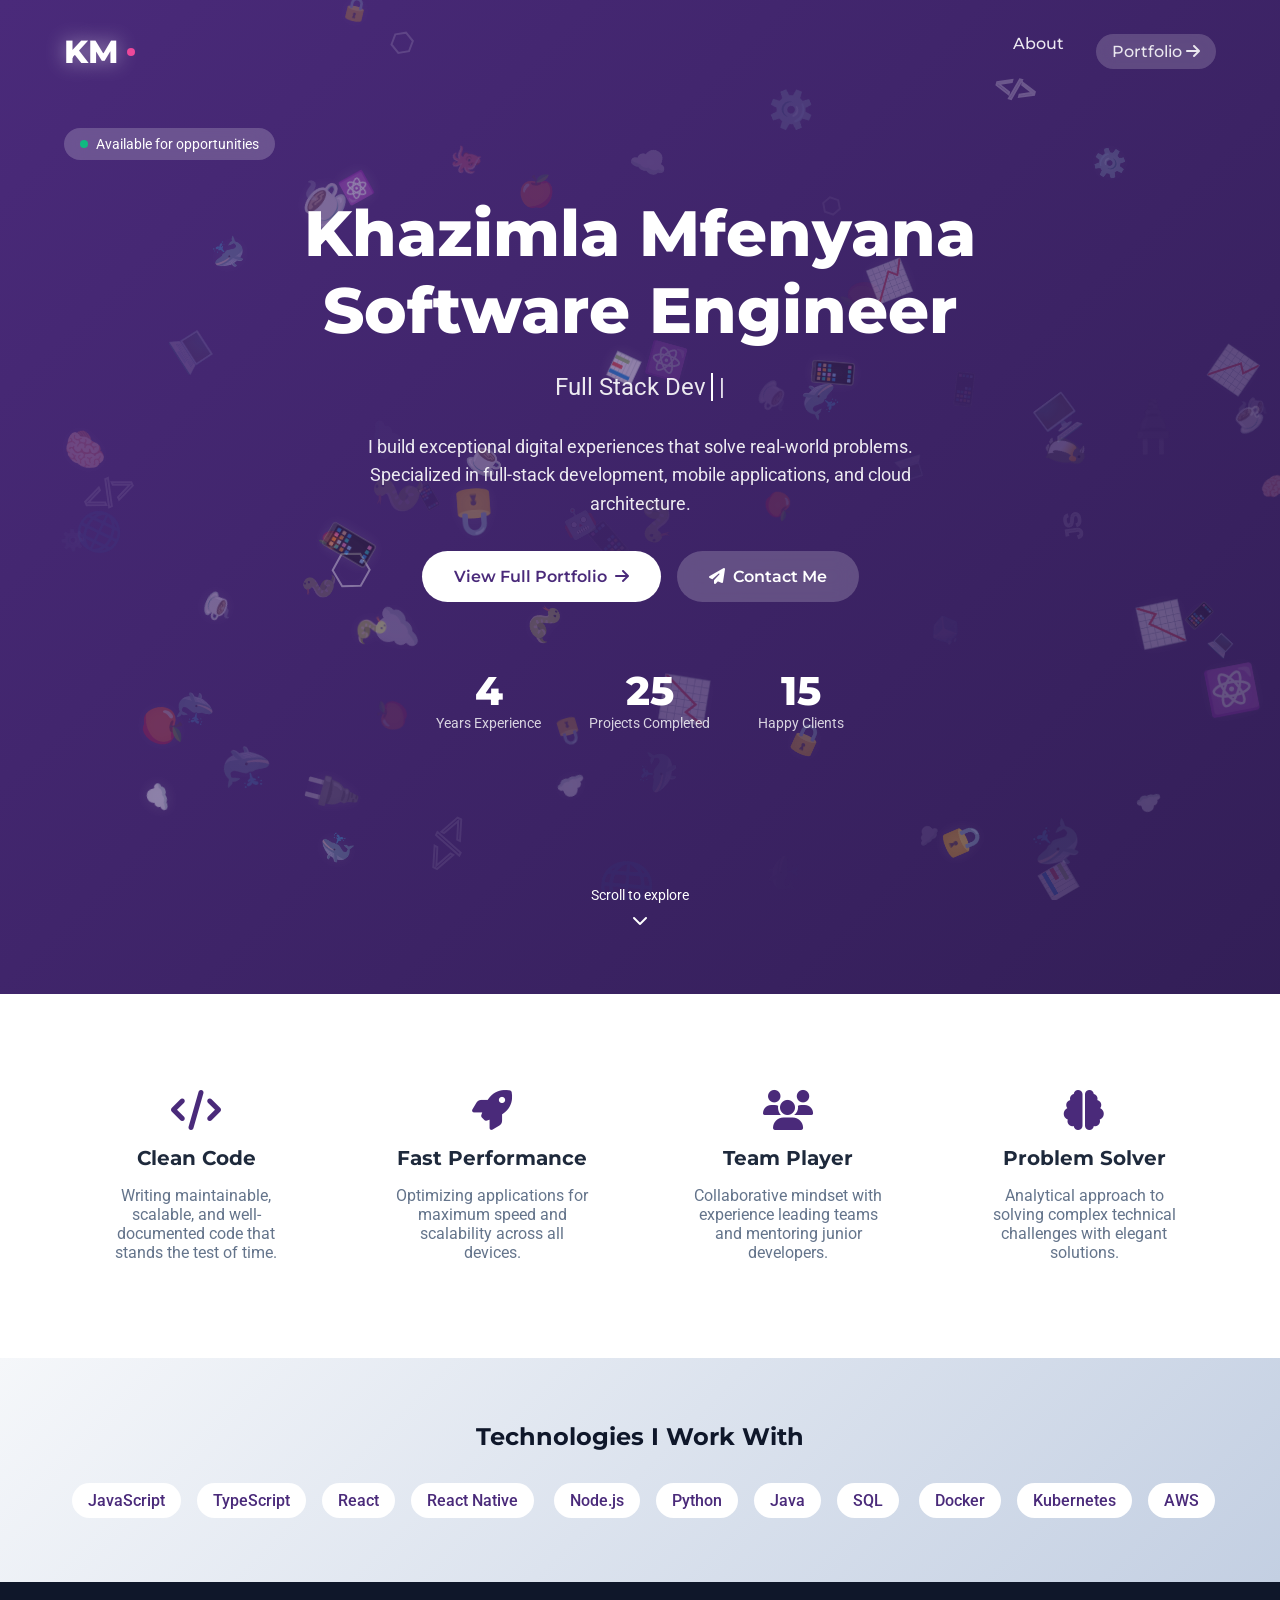
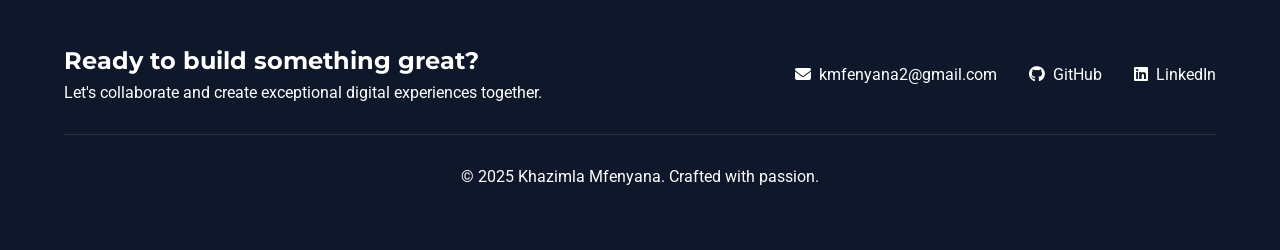
==== commit 9c12ff2d: "yho" ====
--- a/index.html
+++ b/index.html
@@ -5,7 +5,7 @@
     <meta name="viewport" content="width=device-width, initial-scale=1.0">
     <title>Khazimla Mfenyana | Software Engineer</title>
     <link rel="stylesheet" href="https://cdnjs.cloudflare.com/ajax/libs/font-awesome/6.4.0/css/all.min.css">
-    <link href="https://fonts.googleapis.com/css2?family=Space+Grotesk:wght@300;400;500;600;700&display=swap" rel="stylesheet">
+    <link href="https://fonts.googleapis.com/css2?family=Montserrat:wght@300;400;500;600;700;800&family=Roboto:wght@300;400;500;700&display=swap" rel="stylesheet">
     <link rel="stylesheet" href="styles.css">
 </head>
 <body class="landing-page">
--- a/styles.css
+++ b/styles.css
@@ -5,9 +5,9 @@
 }
 
 :root {
-    --primary: #6366f1;
-    --primary-dark: #4f46e5;
-    --primary-light: #818cf8;
+    --primary: #4a2a7a;
+    --primary-dark: #3a1f5a;
+    --primary-light: #6b3e9e;
     --secondary: #ec489a;
     --accent: #14b8a6;
     --dark: #0f172a;
@@ -34,20 +34,25 @@
 }
 
 body {
-    font-family: 'Space Grotesk', sans-serif;
+    font-family: 'Roboto', sans-serif;
     background: var(--bg-light);
     color: var(--text-light);
     transition: var(--transition);
     overflow-x: hidden;
 }
 
+h1, h2, h3, h4, h5, h6 {
+    font-family: 'Montserrat', sans-serif;
+    font-weight: 700;
+}
+
 body.dark-mode {
     background: var(--bg-dark);
     color: var(--text-dark);
 }
 
 .landing-page {
-    background: linear-gradient(135deg, #667eea 0%, #764ba2 100%);
+    background: linear-gradient(135deg, #4a2a7a 0%, #2a1a4a 100%);
     position: relative;
     overflow-x: hidden;
 }
@@ -83,7 +88,8 @@
 
 .logo-text {
     font-size: 2rem;
-    font-weight: 700;
+    font-weight: 800;
+    font-family: 'Montserrat', sans-serif;
     color: white;
     text-shadow: 0 0 20px rgba(255,255,255,0.5);
 }
@@ -105,6 +111,7 @@
     color: white;
     text-decoration: none;
     font-weight: 500;
+    font-family: 'Montserrat', sans-serif;
     transition: var(--transition);
     opacity: 0.9;
 }
@@ -143,6 +150,7 @@
     align-items: center;
     gap: 0.5rem;
     animation: fadeIn 1s ease;
+    font-family: 'Roboto', sans-serif;
 }
 
 .badge-pulse {
@@ -162,7 +170,7 @@
 .hero-text h1 {
     color: white;
     font-size: 4rem;
-    font-weight: 700;
+    font-weight: 800;
     margin-bottom: 1rem;
     line-height: 1.2;
 }
@@ -176,6 +184,7 @@
     margin: 1.5rem 0;
     font-size: 1.5rem;
     color: rgba(255,255,255,0.9);
+    font-family: 'Roboto', sans-serif;
 }
 
 .typewriter-text {
@@ -193,6 +202,7 @@
     color: rgba(255,255,255,0.9);
     font-size: 1.125rem;
     line-height: 1.6;
+    font-family: 'Roboto', sans-serif;
 }
 
 .hero-cta {
@@ -207,6 +217,7 @@
     border-radius: 50px;
     text-decoration: none;
     font-weight: 600;
+    font-family: 'Montserrat', sans-serif;
     transition: var(--transition);
     display: inline-flex;
     align-items: center;
@@ -248,13 +259,15 @@
 
 .stat-number {
     font-size: 2.5rem;
-    font-weight: 700;
+    font-weight: 800;
+    font-family: 'Montserrat', sans-serif;
     color: white;
 }
 
 .stat-label {
     color: rgba(255,255,255,0.8);
     font-size: 0.875rem;
+    font-family: 'Roboto', sans-serif;
 }
 
 .scroll-indicator {
@@ -262,6 +275,7 @@
     color: white;
     margin: 4rem 0;
     animation: bounce 2s infinite;
+    font-family: 'Roboto', sans-serif;
 }
 
 .scroll-indicator span {
@@ -303,6 +317,12 @@
 .about-card h3 {
     margin-bottom: 1rem;
     font-size: 1.25rem;
+    font-family: 'Montserrat', sans-serif;
+}
+
+.about-card p {
+    font-family: 'Roboto', sans-serif;
+    color: var(--gray);
 }
 
 .tech-stack {
@@ -314,6 +334,7 @@
 .tech-stack h2 {
     margin-bottom: 2rem;
     color: var(--dark);
+    font-family: 'Montserrat', sans-serif;
 }
 
 .tech-marquee {
@@ -334,6 +355,7 @@
     border-radius: 50px;
     font-weight: 500;
     color: var(--primary);
+    font-family: 'Roboto', sans-serif;
 }
 
 .landing-footer {
@@ -356,6 +378,11 @@
 .footer-info h3 {
     font-size: 1.5rem;
     margin-bottom: 0.5rem;
+    font-family: 'Montserrat', sans-serif;
+}
+
+.footer-info p {
+    font-family: 'Roboto', sans-serif;
 }
 
 .footer-links {
@@ -370,6 +397,7 @@
     align-items: center;
     gap: 0.5rem;
     transition: var(--transition);
+    font-family: 'Roboto', sans-serif;
 }
 
 .contact-link:hover {
@@ -380,6 +408,7 @@
     text-align: center;
     padding-top: 2rem;
     border-top: 1px solid rgba(255,255,255,0.1);
+    font-family: 'Roboto', sans-serif;
 }
 
 @keyframes fadeIn {
@@ -454,27 +483,6 @@
     }
 }
 
-@keyframes floatIcon {
-    0% {
-        transform: translateY(0) rotate(0deg);
-    }
-    50% {
-        transform: translateY(-20px) rotate(5deg);
-    }
-    100% {
-        transform: translateY(0) rotate(0deg);
-    }
-}
-
-@keyframes fadeInOut {
-    0%, 100% {
-        opacity: 0.3;
-    }
-    50% {
-        opacity: 0.8;
-    }
-}
-
 @media (max-width: 768px) {
     .landing-nav {
         padding: 1rem;
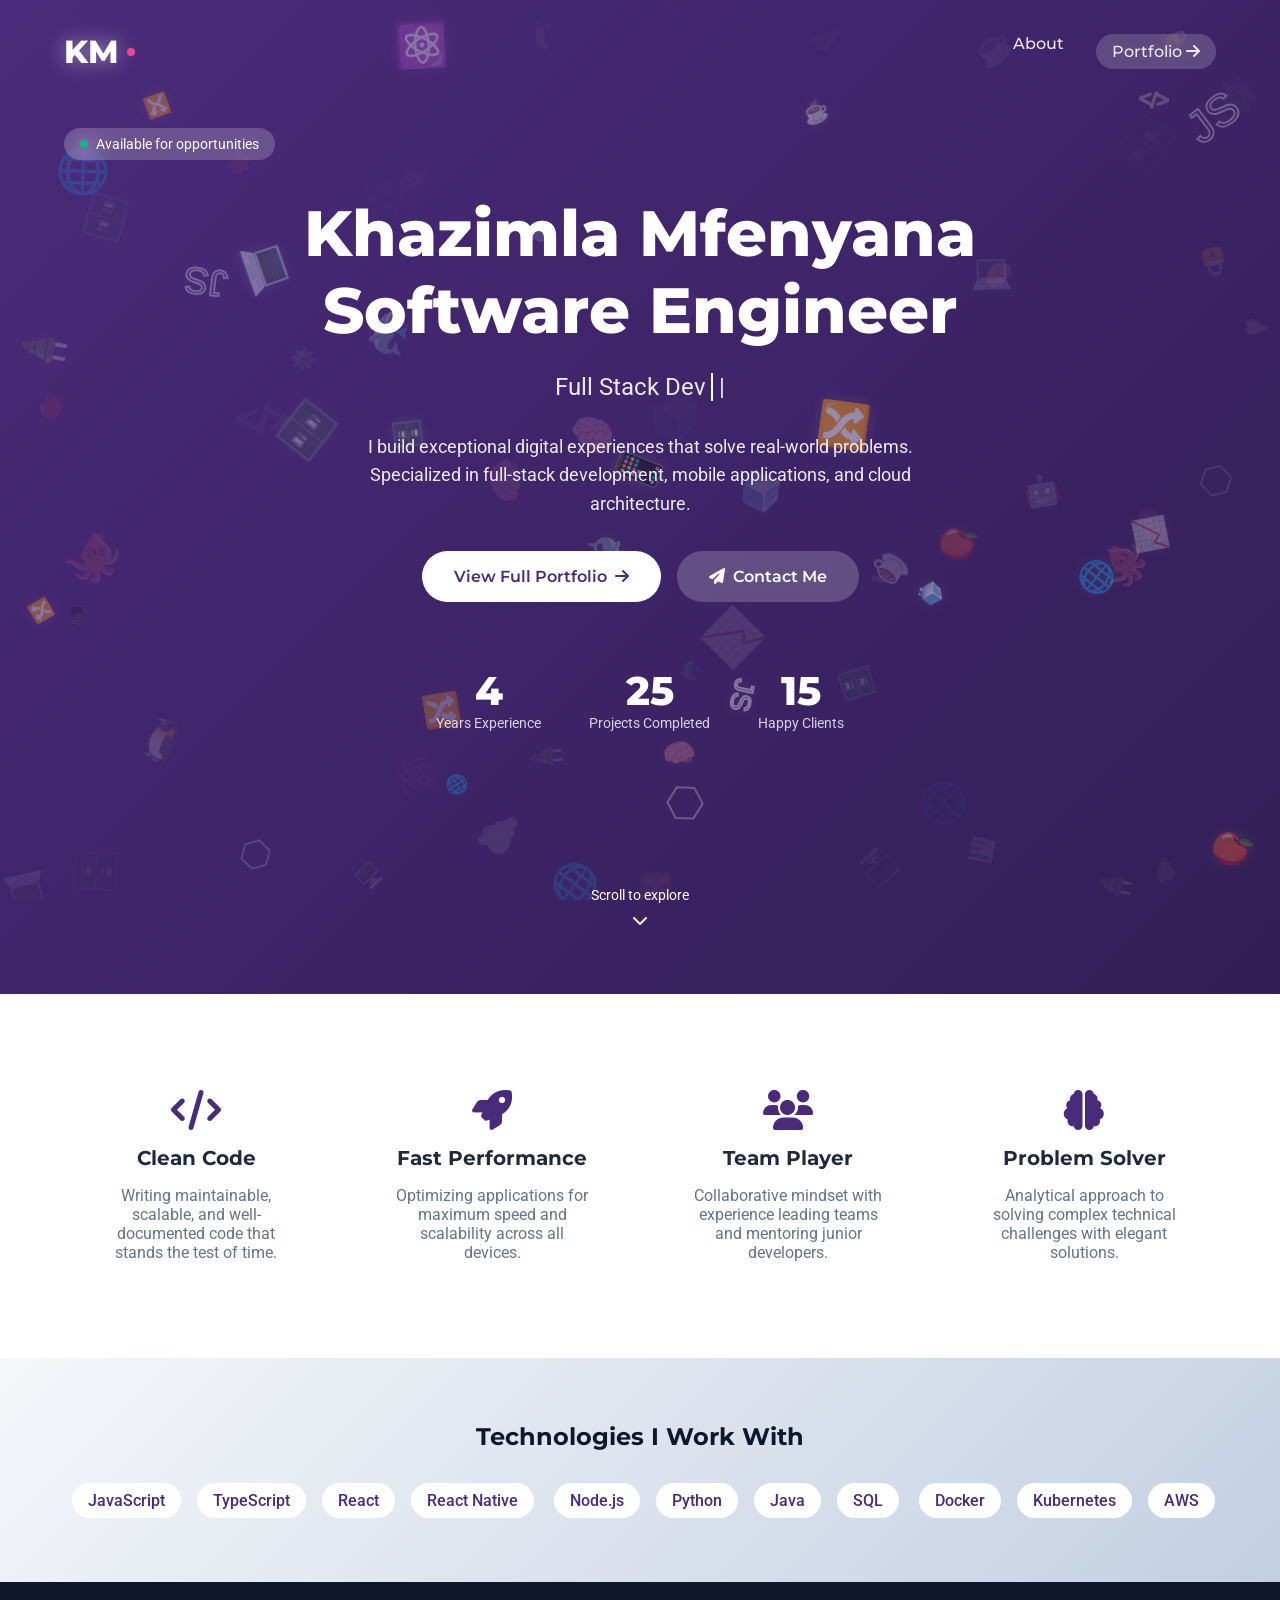
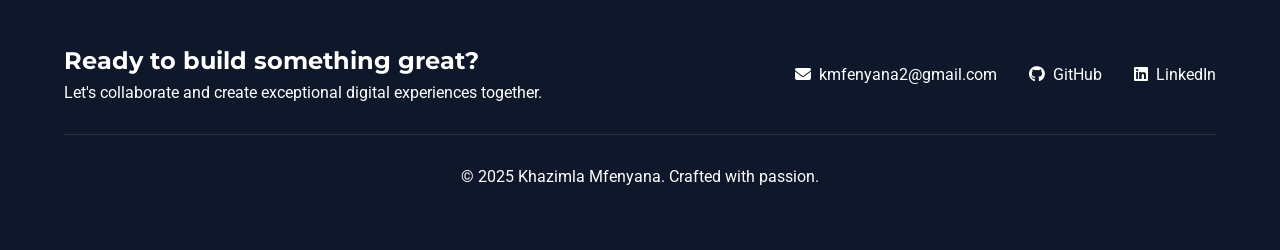
==== commit 5ba18355: "Adde the favicon. Ready for production." ====
--- a/index.html
+++ b/index.html
@@ -4,6 +4,8 @@
     <meta charset="UTF-8">
     <meta name="viewport" content="width=device-width, initial-scale=1.0">
     <title>Khazimla Mfenyana | Software Engineer</title>
+    <link rel="icon" type="image/svg+xml" href="data:image/svg+xml,<svg xmlns='http://www.w3.org/2000/svg' viewBox='0 0 100 100'><rect width='100' height='100' fill='%234a2a7a'/><text x='50' y='70' font-size='50' text-anchor='middle' fill='white' font-family='monospace'>&lt;/&gt;</text></svg>">
+    <link rel="apple-touch-icon" href="data:image/svg+xml,<svg xmlns='http://www.w3.org/2000/svg' viewBox='0 0 100 100'><rect width='100' height='100' fill='%234a2a7a'/><text x='50' y='70' font-size='50' text-anchor='middle' fill='white' font-family='monospace'>&lt;/&gt;</text></svg>">
     <link rel="stylesheet" href="https://cdnjs.cloudflare.com/ajax/libs/font-awesome/6.4.0/css/all.min.css">
     <link href="https://fonts.googleapis.com/css2?family=Montserrat:wght@300;400;500;600;700;800&family=Roboto:wght@300;400;500;700&display=swap" rel="stylesheet">
     <link rel="stylesheet" href="styles.css">
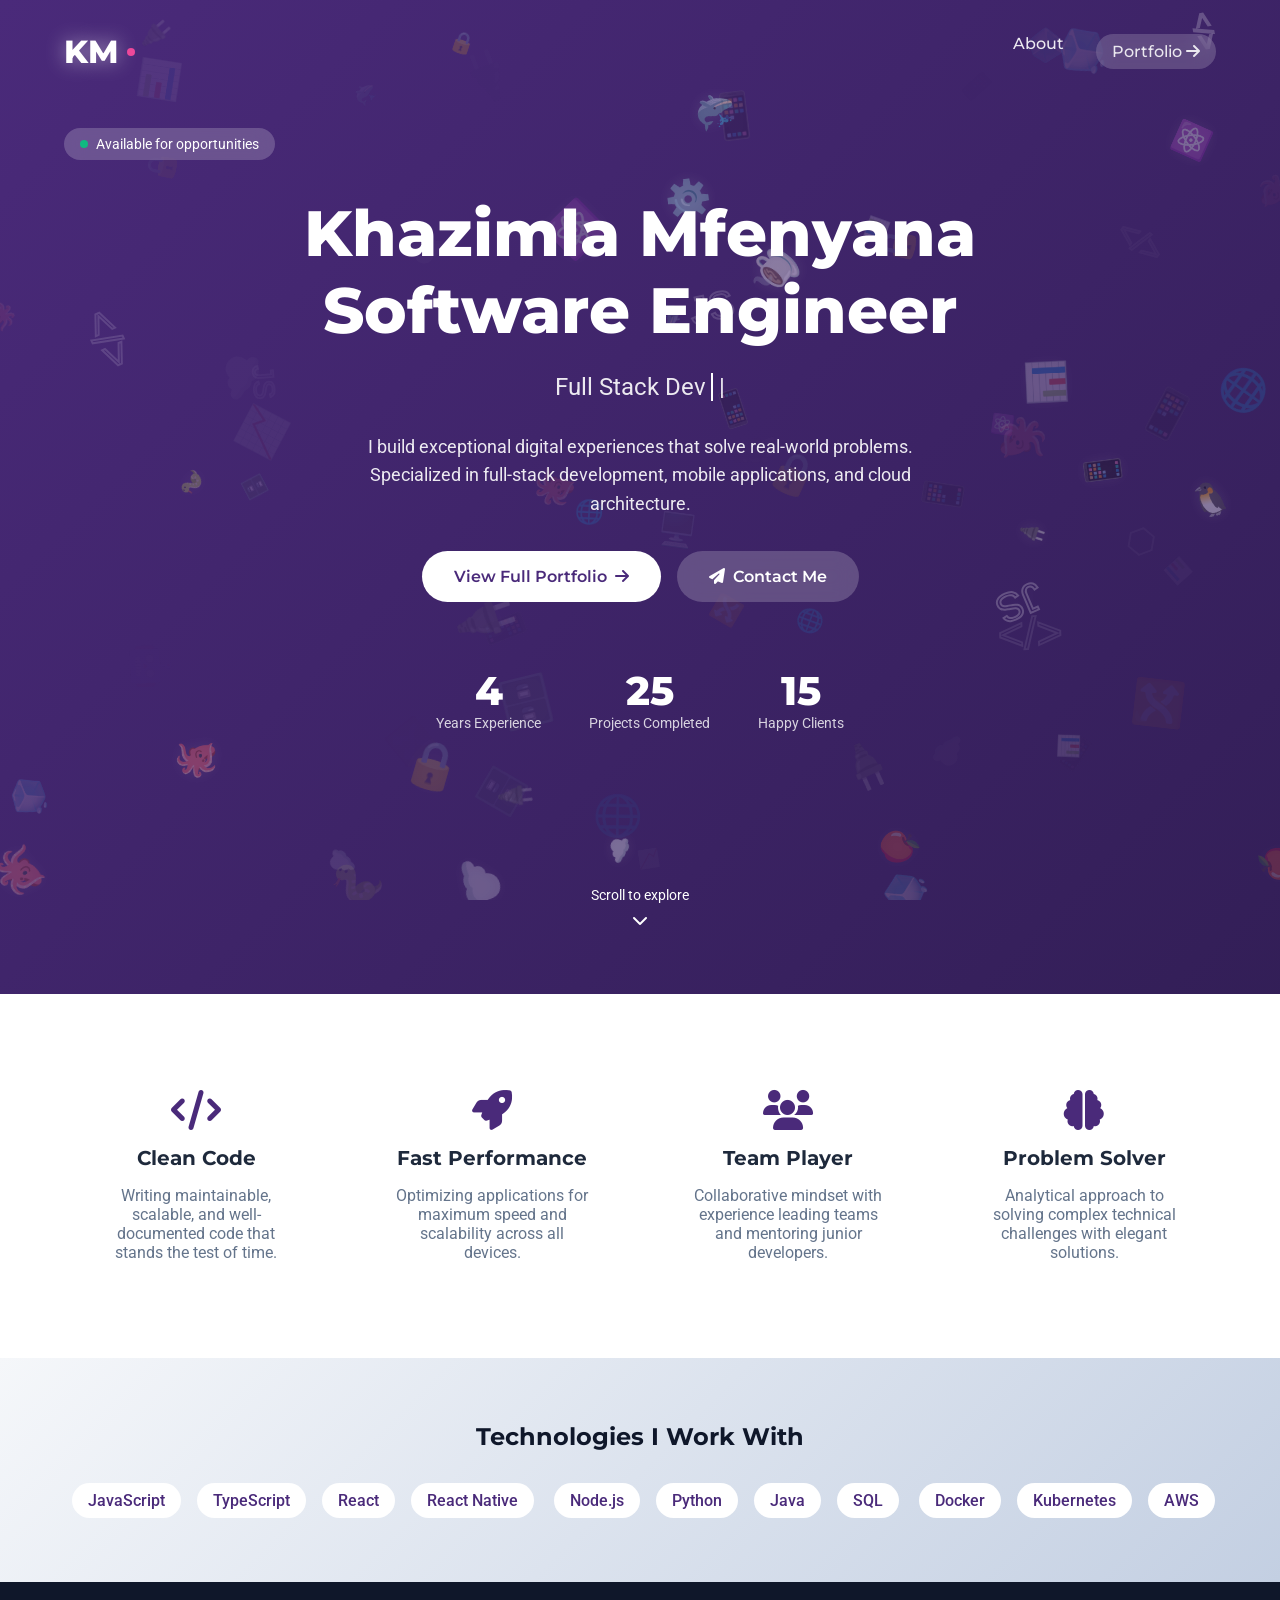
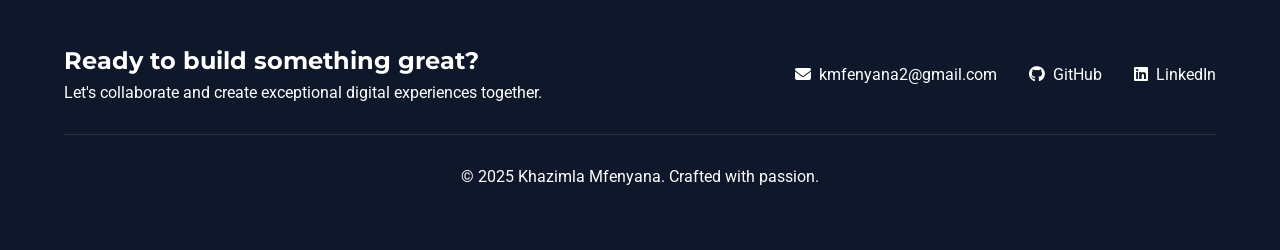
==== commit 85ba5b51: "Added a functioning favicon" ====
--- a/index.html
+++ b/index.html
@@ -4,8 +4,8 @@
     <meta charset="UTF-8">
     <meta name="viewport" content="width=device-width, initial-scale=1.0">
     <title>Khazimla Mfenyana | Software Engineer</title>
-    <link rel="icon" type="image/svg+xml" href="data:image/svg+xml,<svg xmlns='http://www.w3.org/2000/svg' viewBox='0 0 100 100'><rect width='100' height='100' fill='%234a2a7a'/><text x='50' y='70' font-size='50' text-anchor='middle' fill='white' font-family='monospace'>&lt;/&gt;</text></svg>">
-    <link rel="apple-touch-icon" href="data:image/svg+xml,<svg xmlns='http://www.w3.org/2000/svg' viewBox='0 0 100 100'><rect width='100' height='100' fill='%234a2a7a'/><text x='50' y='70' font-size='50' text-anchor='middle' fill='white' font-family='monospace'>&lt;/&gt;</text></svg>">
+    <link rel="icon" type="image/svg+xml" href="data:image/svg+xml,%3Csvg xmlns='http://www.w3.org/2000/svg' viewBox='0 0 100 100'%3E%3Crect width='100' height='100' fill='%234a2a7a'/%3E%3Ctext x='50' y='70' font-size='50' text-anchor='middle' fill='white' font-family='monospace' font-weight='bold'%3EKM%3C/text%3E%3C/svg%3E">
+    <link rel="apple-touch-icon" href="data:image/svg+xml,%3Csvg xmlns='http://www.w3.org/2000/svg' viewBox='0 0 100 100'%3E%3Crect width='100' height='100' fill='%234a2a7a'/%3E%3Ctext x='50' y='70' font-size='50' text-anchor='middle' fill='white' font-family='monospace' font-weight='bold'%3EKM%3C/text%3E%3C/svg%3E">
     <link rel="stylesheet" href="https://cdnjs.cloudflare.com/ajax/libs/font-awesome/6.4.0/css/all.min.css">
     <link href="https://fonts.googleapis.com/css2?family=Montserrat:wght@300;400;500;600;700;800&family=Roboto:wght@300;400;500;700&display=swap" rel="stylesheet">
     <link rel="stylesheet" href="styles.css">
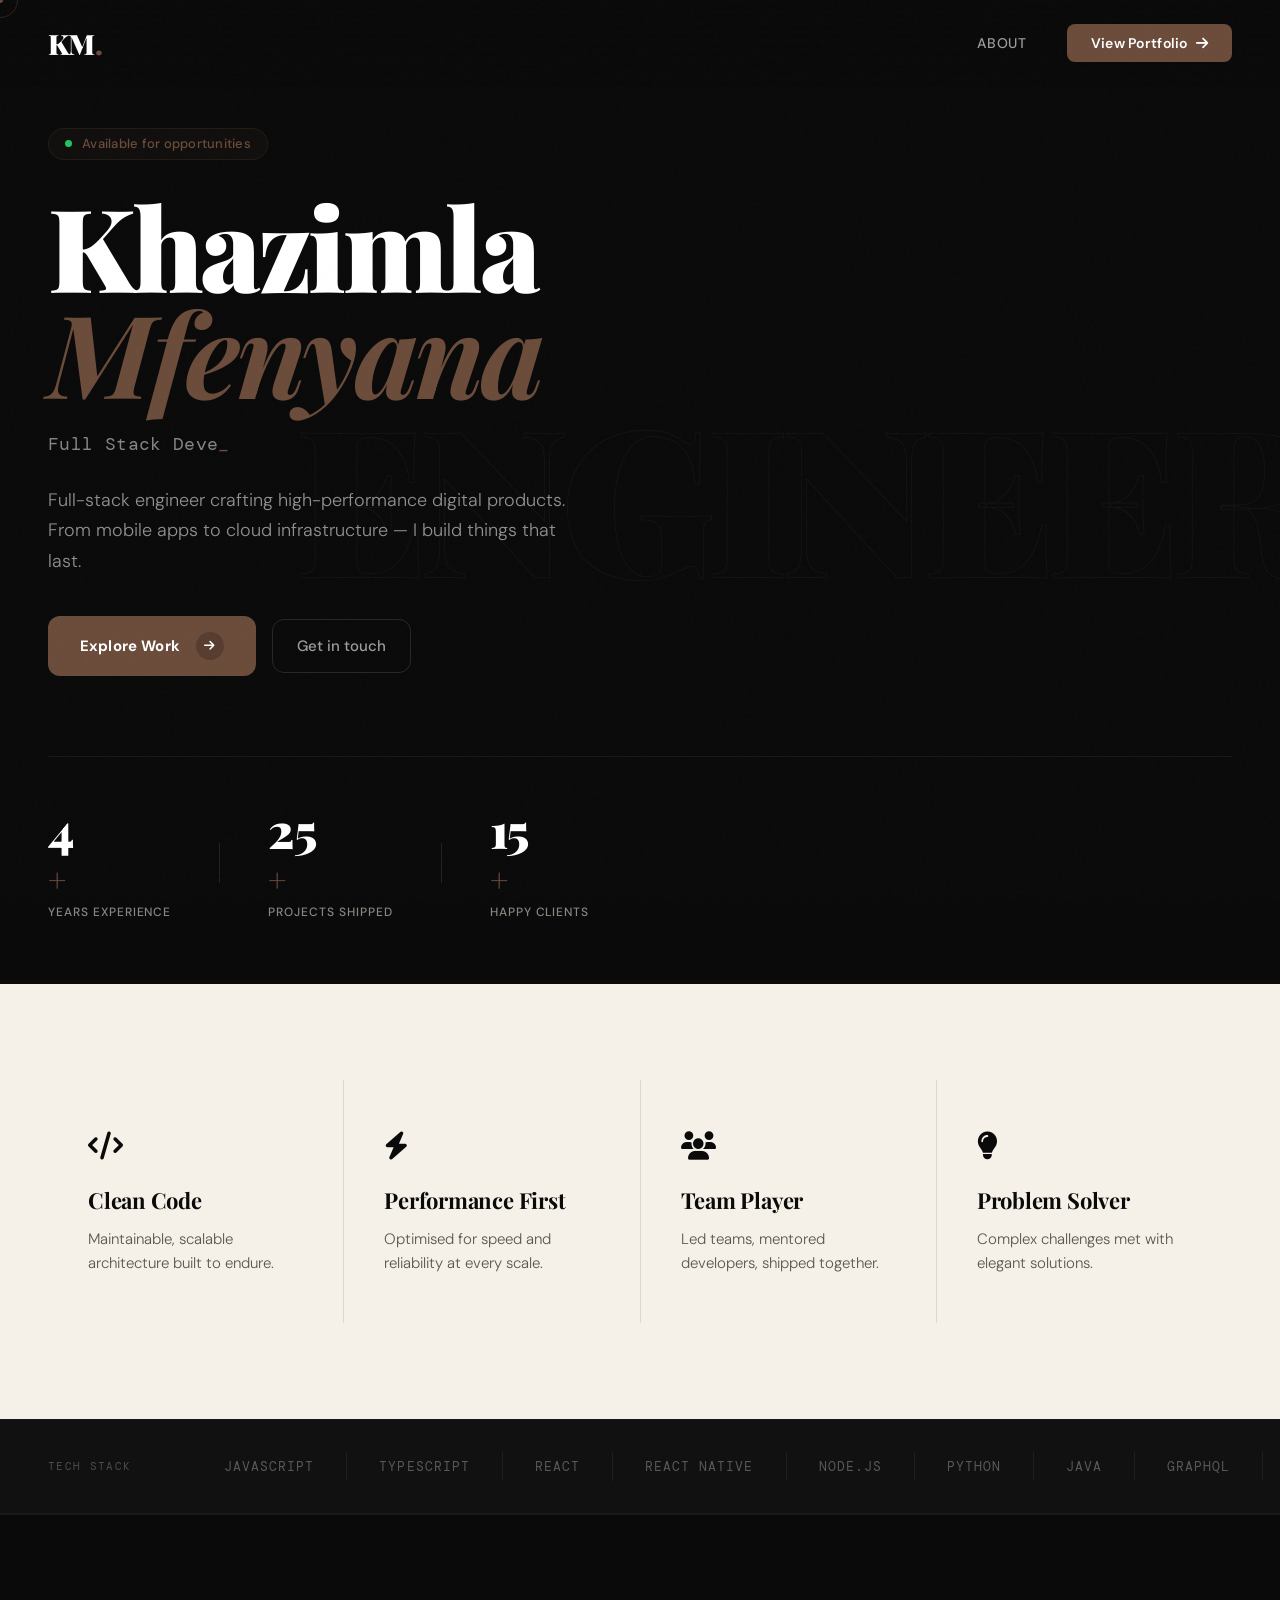
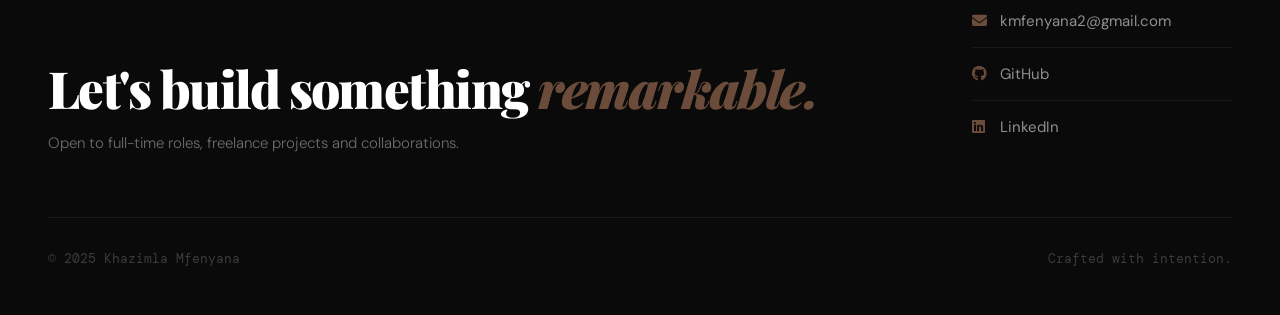
==== commit 56944db0: "Added the cv" ====
--- a/index.html
+++ b/index.html
@@ -3,144 +3,138 @@
 <head>
     <meta charset="UTF-8">
     <meta name="viewport" content="width=device-width, initial-scale=1.0">
-    <title>Khazimla Mfenyana | Software Engineer</title>
-    <link rel="icon" type="image/svg+xml" href="data:image/svg+xml,%3Csvg xmlns='http://www.w3.org/2000/svg' viewBox='0 0 100 100'%3E%3Crect width='100' height='100' fill='%234a2a7a'/%3E%3Ctext x='50' y='70' font-size='50' text-anchor='middle' fill='white' font-family='monospace' font-weight='bold'%3EKM%3C/text%3E%3C/svg%3E">
-    <link rel="apple-touch-icon" href="data:image/svg+xml,%3Csvg xmlns='http://www.w3.org/2000/svg' viewBox='0 0 100 100'%3E%3Crect width='100' height='100' fill='%234a2a7a'/%3E%3Ctext x='50' y='70' font-size='50' text-anchor='middle' fill='white' font-family='monospace' font-weight='bold'%3EKM%3C/text%3E%3C/svg%3E">
+    <title>Khazimla Mfenyana — Software Engineer</title>
+    <link rel="icon" type="image/svg+xml" href="data:image/svg+xml,%3Csvg xmlns='http://www.w3.org/2000/svg' viewBox='0 0 100 100'%3E%3Crect width='100' height='100' fill='%230a0a0a'/%3E%3Ctext x='50' y='68' font-size='44' text-anchor='middle' fill='%23e8ff00' font-family='Georgia' font-weight='bold'%3EK%3C/text%3E%3C/svg%3E">
     <link rel="stylesheet" href="https://cdnjs.cloudflare.com/ajax/libs/font-awesome/6.4.0/css/all.min.css">
-    <link href="https://fonts.googleapis.com/css2?family=Montserrat:wght@300;400;500;600;700;800&family=Roboto:wght@300;400;500;700&display=swap" rel="stylesheet">
+    <link href="https://fonts.googleapis.com/css2?family=Playfair+Display:ital,wght@0,400;0,700;0,900;1,400;1,700&family=DM+Sans:wght@300;400;500;600&family=DM+Mono:wght@400;500&display=swap" rel="stylesheet">
     <link rel="stylesheet" href="styles.css">
 </head>
-<body class="landing-page">
-    <canvas id="iconCanvas"></canvas>
-    
-    <div class="landing-container">
-        <nav class="landing-nav">
-            <div class="logo">
-                <span class="logo-text">KM</span>
-                <span class="logo-dot"></span>
+<body>
+    <div class="noise-overlay"></div>
+    <div class="cursor-dot" id="cursorDot"></div>
+    <div class="cursor-ring" id="cursorRing"></div>
+
+    <nav class="main-nav">
+        <div class="nav-inner">
+            <a href="index.html" class="nav-logo">KM<span class="logo-mark">.</span></a>
+            <div class="nav-links">
+                <a href="#about" class="nav-item">About</a>
+                <a href="portfolio.html" class="nav-cta">View Portfolio <i class="fas fa-arrow-right"></i></a>
             </div>
-            <div class="nav-links">
-                <a href="#about" class="nav-link">About</a>
-                <a href="portfolio.html" class="nav-link portfolio-link">Portfolio <i class="fas fa-arrow-right"></i></a>
-            </div>
-        </nav>
+        </div>
+    </nav>
 
-        <main class="hero-section">
-            <div class="hero-badge">
-                <span class="badge-pulse"></span>
-                Available for opportunities
-            </div>
-            
+    <main>
+        <section class="hero">
+            <div class="hero-bg-text" aria-hidden="true">ENGINEER</div>
             <div class="hero-content">
-                <div class="hero-text">
-                    <h1 class="glow-text">
-                        <span class="line-1">Khazimla Mfenyana</span>
-                        <span class="line-2">Software Engineer</span>
-                    </h1>
-                    <div class="typewriter-wrapper">
-                        <span class="typewriter-text"></span>
-                        <span class="cursor">|</span>
-                    </div>
-                    <p class="hero-description">
-                        I build exceptional digital experiences that solve real-world problems. 
-                        Specialized in full-stack development, mobile applications, and cloud architecture.
-                    </p>
-                    <div class="hero-cta">
-                        <a href="portfolio.html" class="btn-primary">
-                            <span>View Full Portfolio</span>
-                            <i class="fas fa-arrow-right"></i>
-                        </a>
-                        <a href="#contact" class="btn-secondary">
-                            <i class="fas fa-paper-plane"></i>
-                            Contact Me
-                        </a>
-                    </div>
+                <div class="hero-eyebrow">
+                    <span class="status-dot"></span>
+                    <span>Available for opportunities</span>
                 </div>
-                
-                <div class="hero-stats">
-                    <div class="stat-card">
-                        <div class="stat-number" data-count="4">0</div>
-                        <div class="stat-label">Years Experience</div>
-                    </div>
-                    <div class="stat-card">
-                        <div class="stat-number" data-count="25">0</div>
-                        <div class="stat-label">Projects Completed</div>
-                    </div>
-                    <div class="stat-card">
-                        <div class="stat-number" data-count="15">0</div>
-                        <div class="stat-label">Happy Clients</div>
-                    </div>
+                <h1 class="hero-headline">
+                    <span class="line-a">Khazimla</span>
+                    <span class="line-b"><em>Mfenyana</em></span>
+                </h1>
+                <div class="hero-sub">
+                    <span class="typewriter-text" id="typewriter"></span><span class="type-cursor">_</span>
+                </div>
+                <p class="hero-body">
+                    Full-stack engineer crafting high-performance digital products.
+                    From mobile apps to cloud infrastructure — I build things that last.
+                </p>
+                <div class="hero-actions">
+                    <a href="portfolio.html" class="btn-main">
+                        <span>Explore Work</span>
+                        <span class="btn-arrow"><i class="fas fa-arrow-right"></i></span>
+                    </a>
+                    <a href="#contact" class="btn-ghost">Get in touch</a>
                 </div>
             </div>
-        </main>
-
-        <div class="scroll-indicator">
-            <span>Scroll to explore</span>
-            <i class="fas fa-chevron-down"></i>
-        </div>
-
-        <section id="about" class="about-preview">
-            <div class="about-grid">
-                <div class="about-card">
-                    <i class="fas fa-code"></i>
-                    <h3>Clean Code</h3>
-                    <p>Writing maintainable, scalable, and well-documented code that stands the test of time.</p>
+            <div class="hero-stats">
+                <div class="stat">
+                    <span class="stat-num" data-count="4">0</span><span class="stat-plus">+</span>
+                    <span class="stat-label">Years Experience</span>
                 </div>
-                <div class="about-card">
-                    <i class="fas fa-rocket"></i>
-                    <h3>Fast Performance</h3>
-                    <p>Optimizing applications for maximum speed and scalability across all devices.</p>
+                <div class="stat-divider"></div>
+                <div class="stat">
+                    <span class="stat-num" data-count="25">0</span><span class="stat-plus">+</span>
+                    <span class="stat-label">Projects Shipped</span>
                 </div>
-                <div class="about-card">
-                    <i class="fas fa-users"></i>
-                    <h3>Team Player</h3>
-                    <p>Collaborative mindset with experience leading teams and mentoring junior developers.</p>
-                </div>
-                <div class="about-card">
-                    <i class="fas fa-brain"></i>
-                    <h3>Problem Solver</h3>
-                    <p>Analytical approach to solving complex technical challenges with elegant solutions.</p>
+                <div class="stat-divider"></div>
+                <div class="stat">
+                    <span class="stat-num" data-count="15">0</span><span class="stat-plus">+</span>
+                    <span class="stat-label">Happy Clients</span>
                 </div>
             </div>
         </section>
 
-        <section class="tech-stack">
-            <h2>Technologies I Work With</h2>
-            <div class="tech-marquee">
-                <div class="tech-track">
-                    <span>JavaScript</span><span>TypeScript</span><span>React</span><span>React Native</span>
-                    <span>Node.js</span><span>Python</span><span>Java</span><span>SQL</span>
-                    <span>Docker</span><span>Kubernetes</span><span>AWS</span><span>GraphQL</span>
+        <section id="about" class="about-section">
+            <div class="about-grid">
+                <div class="about-card card-code">
+                    <div class="card-icon"><i class="fas fa-code"></i></div>
+                    <h3>Clean Code</h3>
+                    <p>Maintainable, scalable architecture built to endure.</p>
+                </div>
+                <div class="about-card card-perf">
+                    <div class="card-icon"><i class="fas fa-bolt"></i></div>
+                    <h3>Performance First</h3>
+                    <p>Optimised for speed and reliability at every scale.</p>
+                </div>
+                <div class="about-card card-team">
+                    <div class="card-icon"><i class="fas fa-users"></i></div>
+                    <h3>Team Player</h3>
+                    <p>Led teams, mentored developers, shipped together.</p>
+                </div>
+                <div class="about-card card-solve">
+                    <div class="card-icon"><i class="fas fa-lightbulb"></i></div>
+                    <h3>Problem Solver</h3>
+                    <p>Complex challenges met with elegant solutions.</p>
                 </div>
             </div>
         </section>
 
-        <footer class="landing-footer" id="contact">
-            <div class="footer-content">
-                <div class="footer-info">
-                    <h3>Ready to build something great?</h3>
-                    <p>Let's collaborate and create exceptional digital experiences together.</p>
+        <section class="tech-section">
+            <div class="tech-label">Tech Stack</div>
+            <div class="marquee-wrap">
+                <div class="marquee-track">
+                    <span>JavaScript</span><span>TypeScript</span><span>React</span><span>React Native</span>
+                    <span>Node.js</span><span>Python</span><span>Java</span><span>GraphQL</span>
+                    <span>Docker</span><span>Kubernetes</span><span>AWS</span><span>PostgreSQL</span>
+                    <span>JavaScript</span><span>TypeScript</span><span>React</span><span>React Native</span>
+                    <span>Node.js</span><span>Python</span><span>Java</span><span>GraphQL</span>
+                    <span>Docker</span><span>Kubernetes</span><span>AWS</span><span>PostgreSQL</span>
                 </div>
-                <div class="footer-links">
-                    <a href="mailto:kmfenyana2@gmail.com" class="contact-link">
+            </div>
+        </section>
+
+        <footer id="contact" class="landing-footer">
+            <div class="footer-inner">
+                <div class="footer-left">
+                    <h2>Let's build something <em>remarkable.</em></h2>
+                    <p>Open to full-time roles, freelance projects and collaborations.</p>
+                </div>
+                <div class="footer-right">
+                    <a href="mailto:kmfenyana2@gmail.com" class="footer-link">
                         <i class="fas fa-envelope"></i>
                         kmfenyana2@gmail.com
                     </a>
-                    <a href="#" class="contact-link">
+                    <a href="#" class="footer-link">
                         <i class="fab fa-github"></i>
                         GitHub
                     </a>
-                    <a href="#" class="contact-link">
+                    <a href="#" class="footer-link">
                         <i class="fab fa-linkedin"></i>
                         LinkedIn
                     </a>
                 </div>
             </div>
-            <div class="footer-copyright">
-                <p>© 2025 Khazimla Mfenyana. Crafted with passion.</p>
+            <div class="footer-bottom">
+                <span>© 2025 Khazimla Mfenyana</span>
+                <span>Crafted with intention.</span>
             </div>
         </footer>
-    </div>
+    </main>
 
     <script src="script.js"></script>
 </body>
--- a/styles.css
+++ b/styles.css
@@ -1,430 +1,593 @@
-* {
+*, *::before, *::after {
     margin: 0;
     padding: 0;
     box-sizing: border-box;
 }
 
 :root {
-    --primary: #4a2a7a;
-    --primary-dark: #3a1f5a;
-    --primary-light: #6b3e9e;
-    --secondary: #ec489a;
-    --accent: #14b8a6;
-    --dark: #0f172a;
-    --light: #f8fafc;
-    --gray: #64748b;
-    --success: #10b981;
-    --warning: #f59e0b;
-    --danger: #ef4444;
-    
-    --bg-light: #ffffff;
-    --bg-dark: #0f172a;
-    --text-light: #1e293b;
-    --text-dark: #f1f5f9;
-    --card-light: #ffffff;
-    --card-dark: #1e293b;
-    --border-light: #e2e8f0;
-    --border-dark: #334155;
-    
-    --transition: all 0.3s cubic-bezier(0.4, 0, 0.2, 1);
-    --shadow-sm: 0 1px 2px 0 rgb(0 0 0 / 0.05);
-    --shadow-md: 0 4px 6px -1px rgb(0 0 0 / 0.1);
-    --shadow-lg: 0 10px 15px -3px rgb(0 0 0 / 0.1);
-    --shadow-xl: 0 20px 25px -5px rgb(0 0 0 / 0.1);
+    --ink: #0a0a0a;
+    --ink-2: #111111;
+    --paper: #f5f0e8;
+    --paper-2: #ede8df;
+    --coffee: #6b4c3b;
+    --coffee-dark: #4a3326;
+    --coffee-light: #8b5e4a;
+    --cyan: #2c7a7a;
+    --cyan-dark: #1f5a5a;
+    --cyan-light: #3c8f8f;
+    --white: #ffffff;
+    --muted: #8a8680;
+    --border: rgba(255,255,255,0.08);
+    --border-light: rgba(0,0,0,0.1);
+
+    --ff-display: 'Playfair Display', Georgia, serif;
+    --ff-body: 'DM Sans', sans-serif;
+    --ff-mono: 'DM Mono', monospace;
+
+    --ease-expo: cubic-bezier(0.19, 1, 0.22, 1);
+    --ease-circ: cubic-bezier(0.785, 0.135, 0.15, 0.86);
+    --transition: all 0.35s var(--ease-expo);
+    --radius-sm: 8px;
+    --radius-md: 12px;
+    --radius-lg: 16px;
+    --radius-xl: 24px;
+}
+
+html {
+    scroll-behavior: smooth;
+    font-size: 16px;
 }
 
 body {
-    font-family: 'Roboto', sans-serif;
-    background: var(--bg-light);
-    color: var(--text-light);
-    transition: var(--transition);
+    font-family: var(--ff-body);
+    background: var(--ink);
+    color: var(--white);
     overflow-x: hidden;
-}
-
-h1, h2, h3, h4, h5, h6 {
-    font-family: 'Montserrat', sans-serif;
-    font-weight: 700;
-}
-
-body.dark-mode {
-    background: var(--bg-dark);
-    color: var(--text-dark);
-}
-
-.landing-page {
-    background: linear-gradient(135deg, #4a2a7a 0%, #2a1a4a 100%);
-    position: relative;
-    overflow-x: hidden;
-}
-
-#iconCanvas {
+    cursor: none;
+}
+
+.noise-overlay {
+    position: fixed;
+    inset: 0;
+    background-image: url("data:image/svg+xml,%3Csvg viewBox='0 0 256 256' xmlns='http://www.w3.org/2000/svg'%3E%3Cfilter id='noise'%3E%3CfeTurbulence type='fractalNoise' baseFrequency='0.9' numOctaves='4' stitchTiles='stitch'/%3E%3C/filter%3E%3Crect width='100%25' height='100%25' filter='url(%23noise)' opacity='0.035'/%3E%3C/svg%3E");
+    pointer-events: none;
+    z-index: 9999;
+    opacity: 0.4;
+}
+
+.cursor-dot {
+    width: 6px;
+    height: 6px;
+    background: var(--coffee);
+    border-radius: 50%;
     position: fixed;
     top: 0;
     left: 0;
-    width: 100%;
-    height: 100%;
     pointer-events: none;
-    z-index: 0;
-}
-
-.landing-container {
+    z-index: 10000;
+    transform: translate(-50%, -50%);
+    transition: opacity 0.2s;
+}
+
+.cursor-ring {
+    width: 36px;
+    height: 36px;
+    border: 1.5px solid rgba(107, 76, 59, 0.4);
+    border-radius: 50%;
+    position: fixed;
+    top: 0;
+    left: 0;
+    pointer-events: none;
+    z-index: 9999;
+    transform: translate(-50%, -50%);
+    transition: all 0.12s var(--ease-expo);
+}
+
+.main-nav {
+    position: fixed;
+    top: 0;
+    left: 0;
+    right: 0;
+    z-index: 100;
+    padding: 1.5rem 0;
+    mix-blend-mode: normal;
+}
+
+.main-nav::after {
+    content: '';
+    position: absolute;
+    inset: 0;
+    background: linear-gradient(to bottom, rgba(10,10,10,0.9) 0%, transparent 100%);
+    pointer-events: none;
+    z-index: -1;
+}
+
+.nav-inner {
+    max-width: 1400px;
+    margin: 0 auto;
+    padding: 0 3rem;
+    display: flex;
+    justify-content: space-between;
+    align-items: center;
+}
+
+.nav-logo {
+    font-family: var(--ff-display);
+    font-size: 1.75rem;
+    font-weight: 900;
+    color: var(--white);
+    text-decoration: none;
+    letter-spacing: -0.02em;
+}
+
+.logo-mark {
+    color: var(--coffee);
+}
+
+.nav-links {
+    display: flex;
+    align-items: center;
+    gap: 2.5rem;
+}
+
+.nav-item {
+    color: rgba(255,255,255,0.6);
+    text-decoration: none;
+    font-size: 0.875rem;
+    font-weight: 500;
+    letter-spacing: 0.05em;
+    text-transform: uppercase;
+    transition: var(--transition);
+}
+
+.nav-item:hover {
+    color: var(--white);
+}
+
+.nav-cta {
+    background: var(--coffee);
+    color: var(--white);
+    text-decoration: none;
+    padding: 0.625rem 1.5rem;
+    border-radius: var(--radius-sm);
+    font-size: 0.875rem;
+    font-weight: 600;
+    letter-spacing: 0.02em;
+    display: flex;
+    align-items: center;
+    gap: 0.5rem;
+    transition: var(--transition);
+}
+
+.nav-cta:hover {
+    background: var(--coffee-light);
+    transform: translateY(-1px);
+}
+
+.hero {
+    min-height: 100vh;
+    display: flex;
+    flex-direction: column;
+    justify-content: center;
+    padding: 8rem 3rem 4rem;
+    max-width: 1400px;
+    margin: 0 auto;
+    position: relative;
+    overflow: hidden;
+}
+
+.hero-bg-text {
+    position: absolute;
+    right: -2rem;
+    top: 50%;
+    transform: translateY(-50%);
+    font-family: var(--ff-display);
+    font-size: clamp(6rem, 16vw, 18rem);
+    font-weight: 900;
+    color: transparent;
+    -webkit-text-stroke: 1px rgba(255,255,255,0.04);
+    pointer-events: none;
+    white-space: nowrap;
+    letter-spacing: -0.04em;
+    user-select: none;
+}
+
+.hero-content {
+    max-width: 900px;
     position: relative;
     z-index: 1;
 }
 
-.landing-nav {
-    display: flex;
-    justify-content: space-between;
-    align-items: center;
-    padding: 2rem 4rem;
-    animation: fadeInDown 1s ease;
-}
-
-.logo {
-    display: flex;
-    align-items: center;
-    gap: 0.5rem;
-}
-
-.logo-text {
+.hero-eyebrow {
+    display: inline-flex;
+    align-items: center;
+    gap: 0.625rem;
+    background: rgba(107, 76, 59, 0.08);
+    border: 1px solid rgba(107, 76, 59, 0.2);
+    padding: 0.4rem 1rem;
+    border-radius: 100px;
+    font-size: 0.8125rem;
+    font-weight: 500;
+    color: var(--coffee);
+    letter-spacing: 0.02em;
+    margin-bottom: 2rem;
+    animation: fadeInUp 0.8s var(--ease-expo) both;
+}
+
+.status-dot {
+    width: 7px;
+    height: 7px;
+    background: #22c55e;
+    border-radius: 50%;
+    animation: pulse-dot 2s ease infinite;
+}
+
+@keyframes pulse-dot {
+    0%, 100% { opacity: 1; transform: scale(1); }
+    50% { opacity: 0.6; transform: scale(1.3); }
+}
+
+.hero-headline {
+    font-family: var(--ff-display);
+    font-size: clamp(3.5rem, 9vw, 9rem);
+    font-weight: 900;
+    line-height: 0.92;
+    letter-spacing: -0.03em;
+    margin-bottom: 1.75rem;
+    animation: fadeInUp 0.9s var(--ease-expo) 0.1s both;
+}
+
+.hero-headline .line-a {
+    display: block;
+    color: var(--white);
+}
+
+.hero-headline .line-b {
+    display: block;
+    color: var(--coffee);
+}
+
+.hero-headline em {
+    font-style: italic;
+    font-weight: 700;
+}
+
+.hero-sub {
+    font-family: var(--ff-mono);
+    font-size: 1.125rem;
+    color: rgba(255,255,255,0.5);
+    margin-bottom: 1.5rem;
+    letter-spacing: 0.02em;
+    animation: fadeInUp 1s var(--ease-expo) 0.2s both;
+    height: 1.8rem;
+}
+
+.type-cursor {
+    color: var(--coffee);
+    animation: blink 0.8s step-end infinite;
+}
+
+@keyframes blink {
+    0%, 100% { opacity: 1; }
+    50% { opacity: 0; }
+}
+
+.hero-body {
+    font-size: 1.125rem;
+    line-height: 1.7;
+    color: rgba(255,255,255,0.55);
+    max-width: 520px;
+    margin-bottom: 2.5rem;
+    font-weight: 300;
+    animation: fadeInUp 1.1s var(--ease-expo) 0.3s both;
+}
+
+.hero-actions {
+    display: flex;
+    gap: 1rem;
+    align-items: center;
+    animation: fadeInUp 1.2s var(--ease-expo) 0.4s both;
+}
+
+.btn-main {
+    display: inline-flex;
+    align-items: center;
+    gap: 1rem;
+    background: var(--coffee);
+    color: var(--white);
+    text-decoration: none;
+    padding: 1rem 2rem;
+    font-weight: 700;
+    font-size: 0.9375rem;
+    letter-spacing: 0.01em;
+    border-radius: var(--radius-md);
+    transition: var(--transition);
+    overflow: hidden;
+}
+
+.btn-main:hover {
+    background: var(--coffee-light);
+    transform: translateY(-2px);
+    box-shadow: 0 20px 40px rgba(107, 76, 59, 0.15);
+}
+
+.btn-arrow {
+    width: 28px;
+    height: 28px;
+    background: rgba(0,0,0,0.2);
+    border-radius: 50%;
+    display: flex;
+    align-items: center;
+    justify-content: center;
+    font-size: 0.75rem;
+    transition: transform 0.3s;
+}
+
+.btn-main:hover .btn-arrow {
+    transform: translateX(3px);
+}
+
+.btn-ghost {
+    color: rgba(255,255,255,0.6);
+    text-decoration: none;
+    font-size: 0.9375rem;
+    font-weight: 500;
+    padding: 1rem 1.5rem;
+    border: 1px solid rgba(255,255,255,0.12);
+    border-radius: var(--radius-md);
+    transition: var(--transition);
+}
+
+.btn-ghost:hover {
+    color: var(--white);
+    border-color: rgba(255,255,255,0.3);
+}
+
+.hero-stats {
+    display: flex;
+    align-items: center;
+    gap: 3rem;
+    margin-top: 5rem;
+    padding-top: 3rem;
+    border-top: 1px solid rgba(255,255,255,0.06);
+    animation: fadeInUp 1.3s var(--ease-expo) 0.5s both;
+}
+
+.stat {
+    display: flex;
+    flex-direction: column;
+    gap: 0.25rem;
+}
+
+.stat-num {
+    font-family: var(--ff-display);
+    font-size: 3rem;
+    font-weight: 900;
+    color: var(--white);
+    line-height: 1;
+    letter-spacing: -0.03em;
+}
+
+.stat-plus {
+    font-family: var(--ff-display);
     font-size: 2rem;
-    font-weight: 800;
-    font-family: 'Montserrat', sans-serif;
-    color: white;
-    text-shadow: 0 0 20px rgba(255,255,255,0.5);
-}
-
-.logo-dot {
-    width: 8px;
-    height: 8px;
-    background: var(--secondary);
-    border-radius: 50%;
-    animation: pulse 2s infinite;
-}
-
-.nav-links {
-    display: flex;
-    gap: 2rem;
-}
-
-.nav-link {
-    color: white;
-    text-decoration: none;
+    color: var(--coffee);
+    font-weight: 700;
+    vertical-align: super;
+}
+
+.stat-label {
+    font-size: 0.75rem;
+    color: var(--muted);
+    text-transform: uppercase;
+    letter-spacing: 0.08em;
     font-weight: 500;
-    font-family: 'Montserrat', sans-serif;
-    transition: var(--transition);
-    opacity: 0.9;
-}
-
-.nav-link:hover {
-    opacity: 1;
-    transform: translateY(-2px);
-}
-
-.portfolio-link {
-    background: rgba(255,255,255,0.2);
-    padding: 0.5rem 1rem;
-    border-radius: 50px;
-    backdrop-filter: blur(10px);
-}
-
-.hero-section {
-    min-height: 80vh;
-    display: flex;
-    align-items: center;
-    justify-content: center;
-    padding: 4rem;
-}
-
-.hero-badge {
-    position: absolute;
-    top: 8rem;
-    left: 4rem;
-    background: rgba(255,255,255,0.2);
-    backdrop-filter: blur(10px);
-    padding: 0.5rem 1rem;
-    border-radius: 50px;
-    color: white;
-    font-size: 0.875rem;
-    display: flex;
-    align-items: center;
-    gap: 0.5rem;
-    animation: fadeIn 1s ease;
-    font-family: 'Roboto', sans-serif;
-}
-
-.badge-pulse {
-    width: 8px;
-    height: 8px;
-    background: #10b981;
-    border-radius: 50%;
-    animation: pulse 2s infinite;
-}
-
-.hero-content {
-    max-width: 1200px;
-    margin: 0 auto;
-    text-align: center;
-}
-
-.hero-text h1 {
-    color: white;
-    font-size: 4rem;
-    font-weight: 800;
-    margin-bottom: 1rem;
-    line-height: 1.2;
-}
-
-.line-1, .line-2 {
-    display: block;
-    animation: slideUp 0.8s ease;
-}
-
-.typewriter-wrapper {
-    margin: 1.5rem 0;
-    font-size: 1.5rem;
-    color: rgba(255,255,255,0.9);
-    font-family: 'Roboto', sans-serif;
-}
-
-.typewriter-text {
-    border-right: 2px solid white;
-    padding-right: 5px;
-}
-
-.cursor {
-    animation: blink 1s infinite;
-}
-
-.hero-description {
-    max-width: 600px;
-    margin: 2rem auto;
-    color: rgba(255,255,255,0.9);
-    font-size: 1.125rem;
-    line-height: 1.6;
-    font-family: 'Roboto', sans-serif;
-}
-
-.hero-cta {
-    display: flex;
-    gap: 1rem;
-    justify-content: center;
-    margin: 2rem 0;
-}
-
-.btn-primary, .btn-secondary {
-    padding: 1rem 2rem;
-    border-radius: 50px;
-    text-decoration: none;
-    font-weight: 600;
-    font-family: 'Montserrat', sans-serif;
-    transition: var(--transition);
-    display: inline-flex;
-    align-items: center;
-    gap: 0.5rem;
-}
-
-.btn-primary {
-    background: white;
-    color: var(--primary);
-}
-
-.btn-primary:hover {
-    transform: translateY(-3px);
-    box-shadow: 0 10px 30px rgba(0,0,0,0.2);
-}
-
-.btn-secondary {
-    background: rgba(255,255,255,0.2);
-    color: white;
-    backdrop-filter: blur(10px);
-}
-
-.btn-secondary:hover {
-    background: rgba(255,255,255,0.3);
-    transform: translateY(-3px);
-}
-
-.hero-stats {
-    display: flex;
-    justify-content: center;
-    gap: 3rem;
-    margin-top: 4rem;
-}
-
-.stat-card {
-    text-align: center;
-    animation: fadeInUp 0.8s ease;
-}
-
-.stat-number {
-    font-size: 2.5rem;
-    font-weight: 800;
-    font-family: 'Montserrat', sans-serif;
-    color: white;
-}
-
-.stat-label {
-    color: rgba(255,255,255,0.8);
-    font-size: 0.875rem;
-    font-family: 'Roboto', sans-serif;
-}
-
-.scroll-indicator {
-    text-align: center;
-    color: white;
-    margin: 4rem 0;
-    animation: bounce 2s infinite;
-    font-family: 'Roboto', sans-serif;
-}
-
-.scroll-indicator span {
-    display: block;
-    margin-bottom: 0.5rem;
-    font-size: 0.875rem;
-}
-
-.about-preview {
-    padding: 4rem;
-    background: white;
+}
+
+.stat-divider {
+    width: 1px;
+    height: 40px;
+    background: rgba(255,255,255,0.1);
+}
+
+.about-section {
+    background: var(--paper);
+    padding: 6rem 3rem;
 }
 
 .about-grid {
-    max-width: 1200px;
+    max-width: 1400px;
     margin: 0 auto;
     display: grid;
-    grid-template-columns: repeat(auto-fit, minmax(250px, 1fr));
-    gap: 2rem;
+    grid-template-columns: repeat(4, 1fr);
+    gap: 1px;
+    background: var(--border-light);
 }
 
 .about-card {
-    text-align: center;
-    padding: 2rem;
-    border-radius: 1rem;
-    transition: var(--transition);
-}
+    background: var(--paper);
+    padding: 3rem 2.5rem;
+    transition: var(--transition);
+    position: relative;
+    overflow: hidden;
+}
+
+.about-card::before {
+    content: '';
+    position: absolute;
+    bottom: 0;
+    left: 0;
+    right: 0;
+    height: 3px;
+    background: var(--coffee);
+    transform: scaleX(0);
+    transform-origin: left;
+    transition: transform 0.4s var(--ease-expo);
+}
+
+.about-card:hover::before { transform: scaleX(1); }
 
 .about-card:hover {
-    transform: translateY(-10px);
-}
-
-.about-card i {
-    font-size: 2.5rem;
-    color: var(--primary);
+    background: var(--ink);
+    color: var(--white);
+    border-radius: var(--radius-md);
+}
+
+.about-card:hover .card-icon { color: var(--coffee); }
+.about-card:hover p { color: rgba(255,255,255,0.6); }
+
+.card-icon {
+    font-size: 1.75rem;
+    color: var(--ink);
+    margin-bottom: 1.25rem;
+    transition: var(--transition);
+}
+
+.about-card h3 {
+    font-family: var(--ff-display);
+    font-size: 1.375rem;
+    font-weight: 700;
+    margin-bottom: 0.75rem;
+    color: var(--ink);
+    transition: var(--transition);
+    letter-spacing: -0.01em;
+}
+
+.about-card:hover h3 { color: var(--white); }
+
+.about-card p {
+    font-size: 0.9375rem;
+    color: #5a5650;
+    line-height: 1.6;
+    font-weight: 300;
+    transition: var(--transition);
+}
+
+.tech-section {
+    background: var(--ink-2);
+    border-top: 1px solid rgba(255,255,255,0.04);
+    border-bottom: 1px solid rgba(255,255,255,0.04);
+    padding: 2rem 0;
+    overflow: hidden;
+    position: relative;
+}
+
+.tech-label {
+    position: absolute;
+    left: 3rem;
+    top: 50%;
+    transform: translateY(-50%);
+    font-family: var(--ff-mono);
+    font-size: 0.6875rem;
+    color: rgba(255,255,255,0.25);
+    text-transform: uppercase;
+    letter-spacing: 0.12em;
+    z-index: 2;
+}
+
+.marquee-wrap {
+    overflow: hidden;
+    padding-left: 12rem;
+}
+
+.marquee-track {
+    display: inline-flex;
+    gap: 0;
+    animation: marquee 25s linear infinite;
+    white-space: nowrap;
+}
+
+.marquee-track span {
+    padding: 0.35rem 2rem;
+    font-family: var(--ff-mono);
+    font-size: 0.8125rem;
+    color: rgba(255,255,255,0.3);
+    letter-spacing: 0.08em;
+    text-transform: uppercase;
+    border-right: 1px solid rgba(255,255,255,0.06);
+    transition: color 0.2s;
+}
+
+.marquee-track span:hover {
+    color: var(--coffee);
+}
+
+@keyframes marquee {
+    from { transform: translateX(0); }
+    to { transform: translateX(-50%); }
+}
+
+.landing-footer {
+    background: var(--ink);
+    border-top: 1px solid rgba(255,255,255,0.06);
+    padding: 6rem 3rem 3rem;
+}
+
+.footer-inner {
+    max-width: 1400px;
+    margin: 0 auto;
+    display: flex;
+    justify-content: space-between;
+    align-items: flex-end;
+    gap: 3rem;
+    margin-bottom: 4rem;
+}
+
+.footer-left h2 {
+    font-family: var(--ff-display);
+    font-size: clamp(2rem, 4vw, 3.5rem);
+    font-weight: 900;
+    line-height: 1.1;
+    letter-spacing: -0.03em;
     margin-bottom: 1rem;
 }
 
-.about-card h3 {
-    margin-bottom: 1rem;
-    font-size: 1.25rem;
-    font-family: 'Montserrat', sans-serif;
-}
-
-.about-card p {
-    font-family: 'Roboto', sans-serif;
-    color: var(--gray);
-}
-
-.tech-stack {
-    padding: 4rem;
-    background: linear-gradient(135deg, #f5f7fa 0%, #c3cfe2 100%);
-    text-align: center;
-}
-
-.tech-stack h2 {
-    margin-bottom: 2rem;
-    color: var(--dark);
-    font-family: 'Montserrat', sans-serif;
-}
-
-.tech-marquee {
-    overflow: hidden;
-    white-space: nowrap;
-}
-
-.tech-track {
-    display: inline-block;
-    animation: marquee 20s linear infinite;
-}
-
-.tech-track span {
-    display: inline-block;
-    padding: 0.5rem 1rem;
-    margin: 0 0.5rem;
-    background: white;
-    border-radius: 50px;
-    font-weight: 500;
-    color: var(--primary);
-    font-family: 'Roboto', sans-serif;
-}
-
-.landing-footer {
-    background: var(--dark);
-    color: white;
-    padding: 4rem;
-}
-
-.footer-content {
-    max-width: 1200px;
+.footer-left h2 em {
+    font-style: italic;
+    color: var(--coffee);
+}
+
+.footer-left p {
+    color: rgba(255,255,255,0.4);
+    font-size: 0.9375rem;
+    font-weight: 300;
+}
+
+.footer-right {
+    display: flex;
+    flex-direction: column;
+    gap: 1rem;
+    min-width: 260px;
+}
+
+.footer-link {
+    color: rgba(255,255,255,0.55);
+    text-decoration: none;
+    font-size: 0.9375rem;
+    display: flex;
+    align-items: center;
+    gap: 0.75rem;
+    transition: var(--transition);
+    padding-bottom: 1rem;
+    border-bottom: 1px solid rgba(255,255,255,0.06);
+}
+
+.footer-link:last-child { border-bottom: none; }
+
+.footer-link i { color: var(--coffee); width: 1rem; }
+
+.footer-link:hover { color: var(--white); }
+
+.footer-bottom {
+    max-width: 1400px;
     margin: 0 auto;
+    padding-top: 2rem;
+    border-top: 1px solid rgba(255,255,255,0.06);
     display: flex;
     justify-content: space-between;
-    align-items: center;
-    flex-wrap: wrap;
-    gap: 2rem;
-    margin-bottom: 2rem;
-}
-
-.footer-info h3 {
-    font-size: 1.5rem;
-    margin-bottom: 0.5rem;
-    font-family: 'Montserrat', sans-serif;
-}
-
-.footer-info p {
-    font-family: 'Roboto', sans-serif;
-}
-
-.footer-links {
-    display: flex;
-    gap: 2rem;
-}
-
-.contact-link {
-    color: white;
-    text-decoration: none;
-    display: flex;
-    align-items: center;
-    gap: 0.5rem;
-    transition: var(--transition);
-    font-family: 'Roboto', sans-serif;
-}
-
-.contact-link:hover {
-    color: var(--primary-light);
-}
-
-.footer-copyright {
-    text-align: center;
-    padding-top: 2rem;
-    border-top: 1px solid rgba(255,255,255,0.1);
-    font-family: 'Roboto', sans-serif;
-}
-
-@keyframes fadeIn {
-    from { opacity: 0; }
-    to { opacity: 1; }
-}
-
-@keyframes fadeInDown {
-    from {
-        opacity: 0;
-        transform: translateY(-30px);
-    }
-    to {
-        opacity: 1;
-        transform: translateY(0);
-    }
+    font-size: 0.8125rem;
+    color: rgba(255,255,255,0.2);
+    font-family: var(--ff-mono);
 }
 
 @keyframes fadeInUp {
@@ -438,79 +601,972 @@
     }
 }
 
-@keyframes slideUp {
-    from {
-        opacity: 0;
-        transform: translateY(50px);
+.portfolio-page {
+    background: var(--paper);
+    color: var(--ink);
+}
+
+.portfolio-page .main-nav::after {
+    background: linear-gradient(to bottom, rgba(245,240,232,0.95) 0%, transparent 100%);
+}
+
+.portfolio-page .nav-logo,
+.portfolio-page .nav-item { color: var(--ink); }
+
+.portfolio-nav {
+    position: fixed;
+    top: 0;
+    width: 100%;
+    z-index: 100;
+    background: rgba(245,240,232,0.95);
+    backdrop-filter: blur(12px);
+    border-bottom: 1px solid var(--border-light);
+}
+
+.nav-container {
+    max-width: 1400px;
+    margin: 0 auto;
+    padding: 1.25rem 3rem;
+    display: flex;
+    justify-content: space-between;
+    align-items: center;
+}
+
+.nav-logo-port {
+    font-family: var(--ff-display);
+    font-size: 1.5rem;
+    font-weight: 900;
+    color: var(--ink);
+    text-decoration: none;
+    letter-spacing: -0.02em;
+}
+
+.nav-logo-port .logo-mark { color: var(--coffee); filter: brightness(0.7); }
+
+.nav-menu {
+    display: flex;
+    gap: 2.5rem;
+    list-style: none;
+}
+
+.nav-menu a {
+    color: rgba(10,10,10,0.55);
+    text-decoration: none;
+    font-size: 0.8125rem;
+    font-weight: 500;
+    letter-spacing: 0.06em;
+    text-transform: uppercase;
+    transition: var(--transition);
+}
+
+.nav-menu a:hover { color: var(--ink); }
+
+.nav-toggle {
+    display: none;
+    cursor: pointer;
+    font-size: 1.25rem;
+    color: var(--ink);
+}
+
+.theme-toggle {
+    position: fixed;
+    bottom: 2rem;
+    right: 2rem;
+    width: 48px;
+    height: 48px;
+    border-radius: 50%;
+    background: var(--ink);
+    border: none;
+    cursor: none;
+    z-index: 100;
+    display: flex;
+    align-items: center;
+    justify-content: center;
+    transition: var(--transition);
+    box-shadow: 0 4px 20px rgba(0,0,0,0.2);
+}
+
+.theme-toggle:hover { transform: scale(1.1); }
+.theme-toggle i { font-size: 1rem; color: var(--coffee); }
+.theme-toggle .fa-sun { display: none; }
+.theme-toggle .fa-moon { display: block; }
+
+.portfolio-container {
+    max-width: 1400px;
+    margin: 0 auto;
+    padding: 8rem 3rem 4rem;
+}
+
+.portfolio-hero {
+    margin-bottom: 7rem;
+}
+
+.hero-wrapper {
+    display: grid;
+    grid-template-columns: 380px 1fr;
+    gap: 6rem;
+    align-items: center;
+}
+
+.hero-image-wrap {
+    position: relative;
+}
+
+.photo-frame {
+    width: 100%;
+    aspect-ratio: 3/4;
+    background: var(--paper-2);
+    border: 2px dashed rgba(10,10,10,0.15);
+    border-radius: var(--radius-lg);
+    display: flex;
+    flex-direction: column;
+    align-items: center;
+    justify-content: center;
+    gap: 1rem;
+    position: relative;
+    overflow: hidden;
+    transition: var(--transition);
+}
+
+.photo-frame::before {
+    content: '';
+    position: absolute;
+    inset: 0;
+    background: repeating-linear-gradient(
+        -45deg,
+        transparent,
+        transparent 8px,
+        rgba(10,10,10,0.02) 8px,
+        rgba(10,10,10,0.02) 9px
+    );
+}
+
+.photo-frame:hover {
+    border-color: rgba(10,10,10,0.3);
+    background: var(--paper);
+}
+
+.photo-upload-icon {
+    width: 56px;
+    height: 56px;
+    border-radius: 50%;
+    background: rgba(10,10,10,0.06);
+    display: flex;
+    align-items: center;
+    justify-content: center;
+    font-size: 1.375rem;
+    color: rgba(10,10,10,0.3);
+    position: relative;
+    z-index: 1;
+    transition: var(--transition);
+}
+
+.photo-frame:hover .photo-upload-icon {
+    background: var(--coffee);
+    color: var(--white);
+}
+
+.photo-label {
+    font-family: var(--ff-mono);
+    font-size: 0.75rem;
+    color: rgba(10,10,10,0.35);
+    letter-spacing: 0.06em;
+    text-transform: uppercase;
+    position: relative;
+    z-index: 1;
+    transition: var(--transition);
+}
+
+.photo-sublabel {
+    font-size: 0.6875rem;
+    color: rgba(10,10,10,0.25);
+    font-family: var(--ff-mono);
+    position: relative;
+    z-index: 1;
+}
+
+.photo-corner {
+    position: absolute;
+    width: 16px;
+    height: 16px;
+    border-color: rgba(10,10,10,0.2);
+    border-style: solid;
+}
+
+.photo-corner.tl { top: 10px; left: 10px; border-width: 2px 0 0 2px; }
+.photo-corner.tr { top: 10px; right: 10px; border-width: 2px 2px 0 0; }
+.photo-corner.bl { bottom: 10px; left: 10px; border-width: 0 0 2px 2px; }
+.photo-corner.br { bottom: 10px; right: 10px; border-width: 0 2px 2px 0; }
+
+.profile-input-overlay {
+    position: absolute;
+    inset: 0;
+    opacity: 0;
+    cursor: pointer;
+    z-index: 10;
+}
+
+.hero-greeting {
+    font-family: var(--ff-mono);
+    font-size: 0.8125rem;
+    color: rgba(10,10,10,0.4);
+    letter-spacing: 0.08em;
+    text-transform: uppercase;
+    margin-bottom: 1rem;
+    display: flex;
+    align-items: center;
+    gap: 0.5rem;
+}
+
+.hero-greeting::before {
+    content: '';
+    width: 24px;
+    height: 1px;
+    background: rgba(10,10,10,0.3);
+}
+
+.hero-name {
+    font-family: var(--ff-display);
+    font-size: clamp(2.5rem, 5vw, 4.5rem);
+    font-weight: 900;
+    line-height: 0.95;
+    letter-spacing: -0.03em;
+    color: var(--ink);
+    margin-bottom: 1rem;
+}
+
+.hero-title-port {
+    font-family: var(--ff-mono);
+    font-size: 0.9375rem;
+    color: rgba(10,10,10,0.45);
+    margin-bottom: 1.75rem;
+    letter-spacing: 0.02em;
+}
+
+.hero-bio {
+    font-size: 1.0625rem;
+    line-height: 1.75;
+    color: rgba(10,10,10,0.6);
+    max-width: 500px;
+    margin-bottom: 2.5rem;
+    font-weight: 300;
+}
+
+.hero-actions-port {
+    display: flex;
+    gap: 1rem;
+    margin-bottom: 2.5rem;
+}
+
+.btn-primary {
+    background: var(--coffee);
+    color: var(--white);
+    text-decoration: none;
+    padding: 0.875rem 2rem;
+    font-weight: 600;
+    font-size: 0.9rem;
+    border-radius: var(--radius-md);
+    transition: var(--transition);
+    display: inline-flex;
+    align-items: center;
+    gap: 0.5rem;
+    border: 2px solid var(--coffee);
+}
+
+.btn-primary:hover {
+    background: transparent;
+    color: var(--coffee);
+}
+
+.btn-secondary-port {
+    color: var(--ink);
+    text-decoration: none;
+    padding: 0.875rem 2rem;
+    font-weight: 600;
+    font-size: 0.9rem;
+    border-radius: var(--radius-md);
+    transition: var(--transition);
+    display: inline-flex;
+    align-items: center;
+    gap: 0.5rem;
+    border: 2px solid rgba(10,10,10,0.2);
+}
+
+.btn-secondary-port:hover {
+    border-color: var(--coffee);
+}
+
+.hero-social {
+    display: flex;
+    gap: 0.75rem;
+}
+
+.hero-social a {
+    width: 40px;
+    height: 40px;
+    border: 1px solid rgba(10,10,10,0.12);
+    border-radius: 50%;
+    display: flex;
+    align-items: center;
+    justify-content: center;
+    color: rgba(10,10,10,0.45);
+    text-decoration: none;
+    transition: var(--transition);
+    font-size: 0.875rem;
+}
+
+.hero-social a:hover {
+    background: var(--coffee);
+    color: var(--white);
+    border-color: var(--coffee);
+}
+
+.section-label {
+    font-family: var(--ff-mono);
+    font-size: 0.6875rem;
+    letter-spacing: 0.14em;
+    text-transform: uppercase;
+    color: rgba(10,10,10,0.35);
+    margin-bottom: 0.75rem;
+    display: flex;
+    align-items: center;
+    gap: 0.75rem;
+}
+
+.section-label::after {
+    content: '';
+    flex: 1;
+    max-width: 40px;
+    height: 1px;
+    background: rgba(10,10,10,0.15);
+}
+
+.section-title {
+    font-family: var(--ff-display);
+    font-size: clamp(2rem, 3.5vw, 3rem);
+    font-weight: 900;
+    letter-spacing: -0.03em;
+    color: var(--ink);
+    margin-bottom: 0.5rem;
+    line-height: 1.1;
+}
+
+.section-desc {
+    color: rgba(10,10,10,0.45);
+    font-size: 0.9375rem;
+    font-weight: 300;
+    margin-bottom: 3.5rem;
+}
+
+.skills-section {
+    padding: 6rem 0;
+    border-top: 1px solid var(--border-light);
+}
+
+.skills-grid {
+    display: grid;
+    grid-template-columns: repeat(3, 1fr);
+    gap: 2rem;
+}
+
+.skill-category {
+    background: var(--white);
+    border: 1px solid var(--border-light);
+    border-radius: var(--radius-md);
+    padding: 2rem;
+    transition: var(--transition);
+}
+
+.skill-category:hover {
+    border-color: rgba(10,10,10,0.2);
+    transform: translateY(-2px);
+    box-shadow: 0 8px 30px rgba(0,0,0,0.06);
+}
+
+.skill-cat-title {
+    font-family: var(--ff-display);
+    font-size: 1.125rem;
+    font-weight: 700;
+    margin-bottom: 1.5rem;
+    color: var(--ink);
+    letter-spacing: -0.01em;
+    display: flex;
+    align-items: center;
+    gap: 0.5rem;
+}
+
+.skill-cat-icon {
+    width: 28px;
+    height: 28px;
+    background: var(--coffee);
+    border-radius: var(--radius-sm);
+    display: flex;
+    align-items: center;
+    justify-content: center;
+    font-size: 0.75rem;
+    color: var(--white);
+}
+
+.skill-items {
+    display: flex;
+    flex-direction: column;
+    gap: 0.875rem;
+}
+
+.skill-item {
+    position: relative;
+    display: flex;
+    align-items: center;
+    justify-content: space-between;
+    padding: 0.625rem 0;
+    border-bottom: 1px solid rgba(10,10,10,0.05);
+    overflow: hidden;
+    cursor: default;
+}
+
+.skill-name {
+    font-size: 0.9rem;
+    font-weight: 500;
+    color: var(--ink);
+    position: relative;
+    z-index: 1;
+}
+
+.skill-bar-wrap {
+    width: 80px;
+    height: 2px;
+    background: rgba(10,10,10,0.1);
+    border-radius: 2px;
+    overflow: hidden;
+}
+
+.skill-bar-fill {
+    height: 100%;
+    background: var(--coffee);
+    border-radius: 2px;
+    width: 0;
+    transition: width 1.2s var(--ease-expo);
+}
+
+.projects-section {
+    padding: 6rem 0;
+    border-top: 1px solid var(--border-light);
+}
+
+.projects-grid {
+    display: grid;
+    grid-template-columns: repeat(3, 1fr);
+    gap: 1.5rem;
+}
+
+.project-card {
+    background: var(--white);
+    border: 1px solid var(--border-light);
+    border-radius: var(--radius-md);
+    overflow: hidden;
+    transition: var(--transition);
+}
+
+.project-card:hover {
+    transform: translateY(-4px);
+    box-shadow: 0 20px 50px rgba(0,0,0,0.08);
+    border-color: rgba(10,10,10,0.15);
+}
+
+.project-thumbnail {
+    height: 180px;
+    background: var(--coffee-dark);
+    display: flex;
+    align-items: center;
+    justify-content: center;
+    position: relative;
+    overflow: hidden;
+}
+
+.project-thumbnail::before {
+    content: '';
+    position: absolute;
+    inset: 0;
+    background: repeating-linear-gradient(
+        45deg,
+        transparent,
+        transparent 20px,
+        rgba(255,255,255,0.015) 20px,
+        rgba(255,255,255,0.015) 21px
+    );
+}
+
+.project-thumbnail i {
+    font-size: 2.5rem;
+    color: rgba(255,255,255,0.15);
+    position: relative;
+    z-index: 1;
+}
+
+.project-num {
+    position: absolute;
+    top: 1rem;
+    left: 1rem;
+    font-family: var(--ff-mono);
+    font-size: 0.6875rem;
+    color: rgba(255,255,255,0.2);
+    letter-spacing: 0.08em;
+}
+
+.project-body {
+    padding: 1.75rem;
+}
+
+.project-body h3 {
+    font-family: var(--ff-display);
+    font-size: 1.25rem;
+    font-weight: 700;
+    margin-bottom: 0.625rem;
+    color: var(--ink);
+    letter-spacing: -0.01em;
+}
+
+.project-body p {
+    font-size: 0.875rem;
+    color: rgba(10,10,10,0.5);
+    line-height: 1.65;
+    margin-bottom: 1.25rem;
+    font-weight: 300;
+}
+
+.project-tags {
+    display: flex;
+    flex-wrap: wrap;
+    gap: 0.375rem;
+    margin-bottom: 1.25rem;
+}
+
+.project-tags span {
+    background: rgba(10,10,10,0.04);
+    border: 1px solid rgba(10,10,10,0.08);
+    padding: 0.2rem 0.625rem;
+    border-radius: var(--radius-sm);
+    font-size: 0.6875rem;
+    font-family: var(--ff-mono);
+    color: rgba(10,10,10,0.5);
+    letter-spacing: 0.04em;
+    text-transform: uppercase;
+}
+
+.project-links {
+    display: flex;
+    gap: 1rem;
+}
+
+.project-link {
+    color: var(--ink);
+    text-decoration: none;
+    font-size: 0.8125rem;
+    font-weight: 600;
+    display: flex;
+    align-items: center;
+    gap: 0.35rem;
+    transition: var(--transition);
+    opacity: 0.5;
+}
+
+.project-link:hover { opacity: 1; }
+
+.experience-section {
+    padding: 6rem 0;
+    border-top: 1px solid var(--border-light);
+}
+
+.timeline {
+    position: relative;
+    max-width: 800px;
+}
+
+.timeline::before {
+    content: '';
+    position: absolute;
+    left: 0;
+    top: 0;
+    bottom: 0;
+    width: 1px;
+    background: rgba(10,10,10,0.12);
+}
+
+.timeline-item {
+    position: relative;
+    padding-left: 2.5rem;
+    margin-bottom: 3.5rem;
+}
+
+.timeline-dot {
+    position: absolute;
+    left: -5px;
+    top: 6px;
+    width: 10px;
+    height: 10px;
+    border-radius: 50%;
+    background: var(--coffee);
+    border: 2px solid var(--paper);
+    outline: 1px solid var(--coffee);
+}
+
+.timeline-date-badge {
+    display: inline-flex;
+    align-items: center;
+    background: var(--coffee);
+    color: var(--white);
+    padding: 0.25rem 0.875rem;
+    border-radius: var(--radius-sm);
+    font-family: var(--ff-mono);
+    font-size: 0.6875rem;
+    letter-spacing: 0.08em;
+    text-transform: uppercase;
+    margin-bottom: 1rem;
+}
+
+.timeline-content h3 {
+    font-family: var(--ff-display);
+    font-size: 1.375rem;
+    font-weight: 700;
+    color: var(--ink);
+    margin-bottom: 0.25rem;
+    letter-spacing: -0.02em;
+}
+
+.timeline-content h4 {
+    color: rgba(10,10,10,0.4);
+    font-size: 0.9rem;
+    font-weight: 400;
+    margin-bottom: 1rem;
+    font-family: var(--ff-mono);
+}
+
+.timeline-content p {
+    font-size: 0.9375rem;
+    color: rgba(10,10,10,0.6);
+    line-height: 1.7;
+    margin-bottom: 1rem;
+    font-weight: 300;
+}
+
+.timeline-content ul {
+    list-style: none;
+    display: flex;
+    flex-direction: column;
+    gap: 0.5rem;
+}
+
+.timeline-content li {
+    font-size: 0.875rem;
+    color: rgba(10,10,10,0.55);
+    font-weight: 300;
+    display: flex;
+    align-items: flex-start;
+    gap: 0.625rem;
+}
+
+.timeline-content li::before {
+    content: '→';
+    color: var(--coffee);
+    font-size: 0.75rem;
+    margin-top: 1px;
+    flex-shrink: 0;
+}
+
+.ai-section {
+    padding: 6rem 0;
+    border-top: 1px solid var(--border-light);
+}
+
+.chat-wrap {
+    background: var(--white);
+    border: 1px solid var(--border-light);
+    border-radius: var(--radius-md);
+    overflow: hidden;
+    max-width: 800px;
+}
+
+.chat-header {
+    padding: 1.25rem 1.75rem;
+    border-bottom: 1px solid var(--border-light);
+    display: flex;
+    align-items: center;
+    gap: 0.75rem;
+}
+
+.chat-status-dot {
+    width: 8px;
+    height: 8px;
+    background: #22c55e;
+    border-radius: 50%;
+    animation: pulse-dot 2s ease infinite;
+}
+
+.chat-header-title {
+    font-family: var(--ff-mono);
+    font-size: 0.8125rem;
+    color: rgba(10,10,10,0.5);
+    letter-spacing: 0.04em;
+}
+
+.chat-messages {
+    height: 360px;
+    overflow-y: auto;
+    padding: 1.75rem;
+    display: flex;
+    flex-direction: column;
+    gap: 1rem;
+}
+
+.chat-messages::-webkit-scrollbar { width: 4px; }
+.chat-messages::-webkit-scrollbar-track { background: transparent; }
+.chat-messages::-webkit-scrollbar-thumb { background: rgba(10,10,10,0.1); border-radius: 2px; }
+
+.message { display: flex; }
+.message.bot { justify-content: flex-start; }
+.message.user { justify-content: flex-end; }
+
+.message-bubble {
+    max-width: 75%;
+    padding: 0.875rem 1.125rem;
+    border-radius: var(--radius-md);
+    line-height: 1.6;
+    font-size: 0.9rem;
+}
+
+.message.bot .message-bubble {
+    background: rgba(10,10,10,0.04);
+    color: var(--ink);
+    border: 1px solid var(--border-light);
+}
+
+.message.user .message-bubble {
+    background: var(--coffee);
+    color: var(--white);
+}
+
+.chat-input-row {
+    display: flex;
+    padding: 1rem 1.25rem;
+    border-top: 1px solid var(--border-light);
+    gap: 0.75rem;
+}
+
+.chat-input {
+    flex: 1;
+    padding: 0.75rem 1rem;
+    border: 1px solid rgba(10,10,10,0.12);
+    border-radius: var(--radius-sm);
+    background: var(--paper);
+    color: var(--ink);
+    font-family: var(--ff-body);
+    font-size: 0.9rem;
+    transition: var(--transition);
+    cursor: none;
+}
+
+.chat-input:focus {
+    outline: none;
+    border-color: var(--coffee);
+    background: var(--white);
+}
+
+.send-btn {
+    background: var(--coffee);
+    border: none;
+    border-radius: var(--radius-sm);
+    padding: 0.75rem 1.25rem;
+    color: var(--white);
+    cursor: none;
+    transition: var(--transition);
+    font-size: 0.875rem;
+}
+
+.send-btn:hover { background: var(--coffee-light); }
+
+.contact-section {
+    padding: 6rem 0;
+    border-top: 1px solid var(--border-light);
+}
+
+.contact-grid {
+    display: grid;
+    grid-template-columns: 1fr 1.4fr;
+    gap: 4rem;
+    align-items: start;
+}
+
+.contact-cards {
+    display: flex;
+    flex-direction: column;
+    gap: 1px;
+    background: var(--border-light);
+    border: 1px solid var(--border-light);
+    border-radius: var(--radius-md);
+    overflow: hidden;
+}
+
+.contact-card {
+    background: var(--white);
+    padding: 1.5rem;
+    display: flex;
+    align-items: center;
+    gap: 1rem;
+    transition: var(--transition);
+}
+
+.contact-card:hover { background: var(--coffee-dark); }
+
+.contact-card-icon {
+    width: 40px;
+    height: 40px;
+    background: rgba(10,10,10,0.05);
+    border-radius: var(--radius-sm);
+    display: flex;
+    align-items: center;
+    justify-content: center;
+    color: var(--coffee);
+    font-size: 1rem;
+    transition: var(--transition);
+    flex-shrink: 0;
+}
+
+.contact-card:hover .contact-card-icon {
+    background: rgba(255,255,255,0.1);
+    color: var(--white);
+}
+
+.contact-card-text h4 {
+    font-size: 0.75rem;
+    font-family: var(--ff-mono);
+    letter-spacing: 0.08em;
+    text-transform: uppercase;
+    color: rgba(10,10,10,0.35);
+    margin-bottom: 0.2rem;
+    transition: var(--transition);
+}
+
+.contact-card:hover .contact-card-text h4 { color: rgba(255,255,255,0.35); }
+
+.contact-card-text a,
+.contact-card-text span {
+    font-size: 0.9rem;
+    color: var(--ink);
+    text-decoration: none;
+    font-weight: 500;
+    transition: var(--transition);
+}
+
+.contact-card:hover .contact-card-text a,
+.contact-card:hover .contact-card-text span { color: var(--white); }
+
+.contact-form-wrap {
+    background: var(--white);
+    border: 1px solid var(--border-light);
+    border-radius: var(--radius-md);
+    padding: 2.5rem;
+}
+
+.form-group {
+    margin-bottom: 1.25rem;
+}
+
+.form-label {
+    display: block;
+    font-family: var(--ff-mono);
+    font-size: 0.6875rem;
+    letter-spacing: 0.1em;
+    text-transform: uppercase;
+    color: rgba(10,10,10,0.4);
+    margin-bottom: 0.5rem;
+}
+
+.form-input,
+.form-textarea {
+    width: 100%;
+    padding: 0.875rem 1rem;
+    border: 1px solid rgba(10,10,10,0.12);
+    border-radius: var(--radius-sm);
+    background: var(--paper);
+    color: var(--ink);
+    font-family: var(--ff-body);
+    font-size: 0.9375rem;
+    font-weight: 400;
+    transition: var(--transition);
+    cursor: none;
+}
+
+.form-input:focus,
+.form-textarea:focus {
+    outline: none;
+    border-color: var(--coffee);
+    background: var(--white);
+}
+
+.form-textarea {
+    resize: vertical;
+    min-height: 130px;
+    line-height: 1.6;
+}
+
+.portfolio-footer-bar {
+    border-top: 1px solid var(--border-light);
+    padding: 2rem 3rem;
+    max-width: 1400px;
+    margin: 0 auto;
+    display: flex;
+    justify-content: space-between;
+    align-items: center;
+    font-family: var(--ff-mono);
+    font-size: 0.75rem;
+    color: rgba(10,10,10,0.3);
+    letter-spacing: 0.04em;
+}
+
+.footer-heart { color: #e11d48; }
+
+.hidden-until-visible {
+    opacity: 0;
+    transform: translateY(20px);
+    transition: opacity 0.7s var(--ease-expo), transform 0.7s var(--ease-expo);
+}
+
+.is-visible {
+    opacity: 1;
+    transform: translateY(0);
+}
+
+@media (max-width: 1024px) {
+    .about-grid { grid-template-columns: repeat(2, 1fr); }
+    .hero-wrapper { grid-template-columns: 1fr; }
+    .hero-image-wrap { max-width: 320px; }
+    .skills-grid { grid-template-columns: repeat(2, 1fr); }
+    .projects-grid { grid-template-columns: repeat(2, 1fr); }
+    .contact-grid { grid-template-columns: 1fr; }
+}
+
+@media (max-width: 768px) {
+    .nav-menu { display: none; }
+    .nav-menu.active {
+        display: flex;
+        flex-direction: column;
+        position: fixed;
+        inset: 0;
+        background: var(--paper);
+        align-items: center;
+        justify-content: center;
+        gap: 2rem;
+        z-index: 99;
     }
-    to {
-        opacity: 1;
-        transform: translateY(0);
-    }
-}
-
-@keyframes pulse {
-    0%, 100% {
-        opacity: 1;
-        transform: scale(1);
-    }
-    50% {
-        opacity: 0.5;
-        transform: scale(1.2);
-    }
-}
-
-@keyframes blink {
-    0%, 50% { opacity: 1; }
-    51%, 100% { opacity: 0; }
-}
-
-@keyframes bounce {
-    0%, 100% {
-        transform: translateY(0);
-    }
-    50% {
-        transform: translateY(-10px);
-    }
-}
-
-@keyframes marquee {
-    0% {
-        transform: translateX(0);
-    }
-    100% {
-        transform: translateX(-50%);
-    }
-}
-
-@media (max-width: 768px) {
-    .landing-nav {
-        padding: 1rem;
-    }
-    
-    .hero-section {
-        padding: 2rem;
-    }
-    
-    .hero-text h1 {
-        font-size: 2rem;
-    }
-    
-    .hero-stats {
-        flex-direction: column;
-        gap: 1rem;
-    }
-    
-    .about-preview {
-        padding: 2rem;
-    }
-    
-    .footer-content {
-        flex-direction: column;
-        text-align: center;
-    }
-    
-    .footer-links {
-        flex-direction: column;
-    }
+    .nav-menu.active a { font-size: 1.5rem; }
+    .nav-toggle { display: block; }
+    .hero-bg-text { display: none; }
+    .hero { padding: 7rem 1.5rem 3rem; }
+    .about-section { padding: 4rem 1.5rem; }
+    .about-grid { grid-template-columns: 1fr; }
+    .portfolio-container { padding: 6rem 1.5rem 3rem; }
+    .skills-grid { grid-template-columns: 1fr; }
+    .projects-grid { grid-template-columns: 1fr; }
+    .hero-stats { flex-direction: column; gap: 1.5rem; }
+    .stat-divider { display: none; }
 }
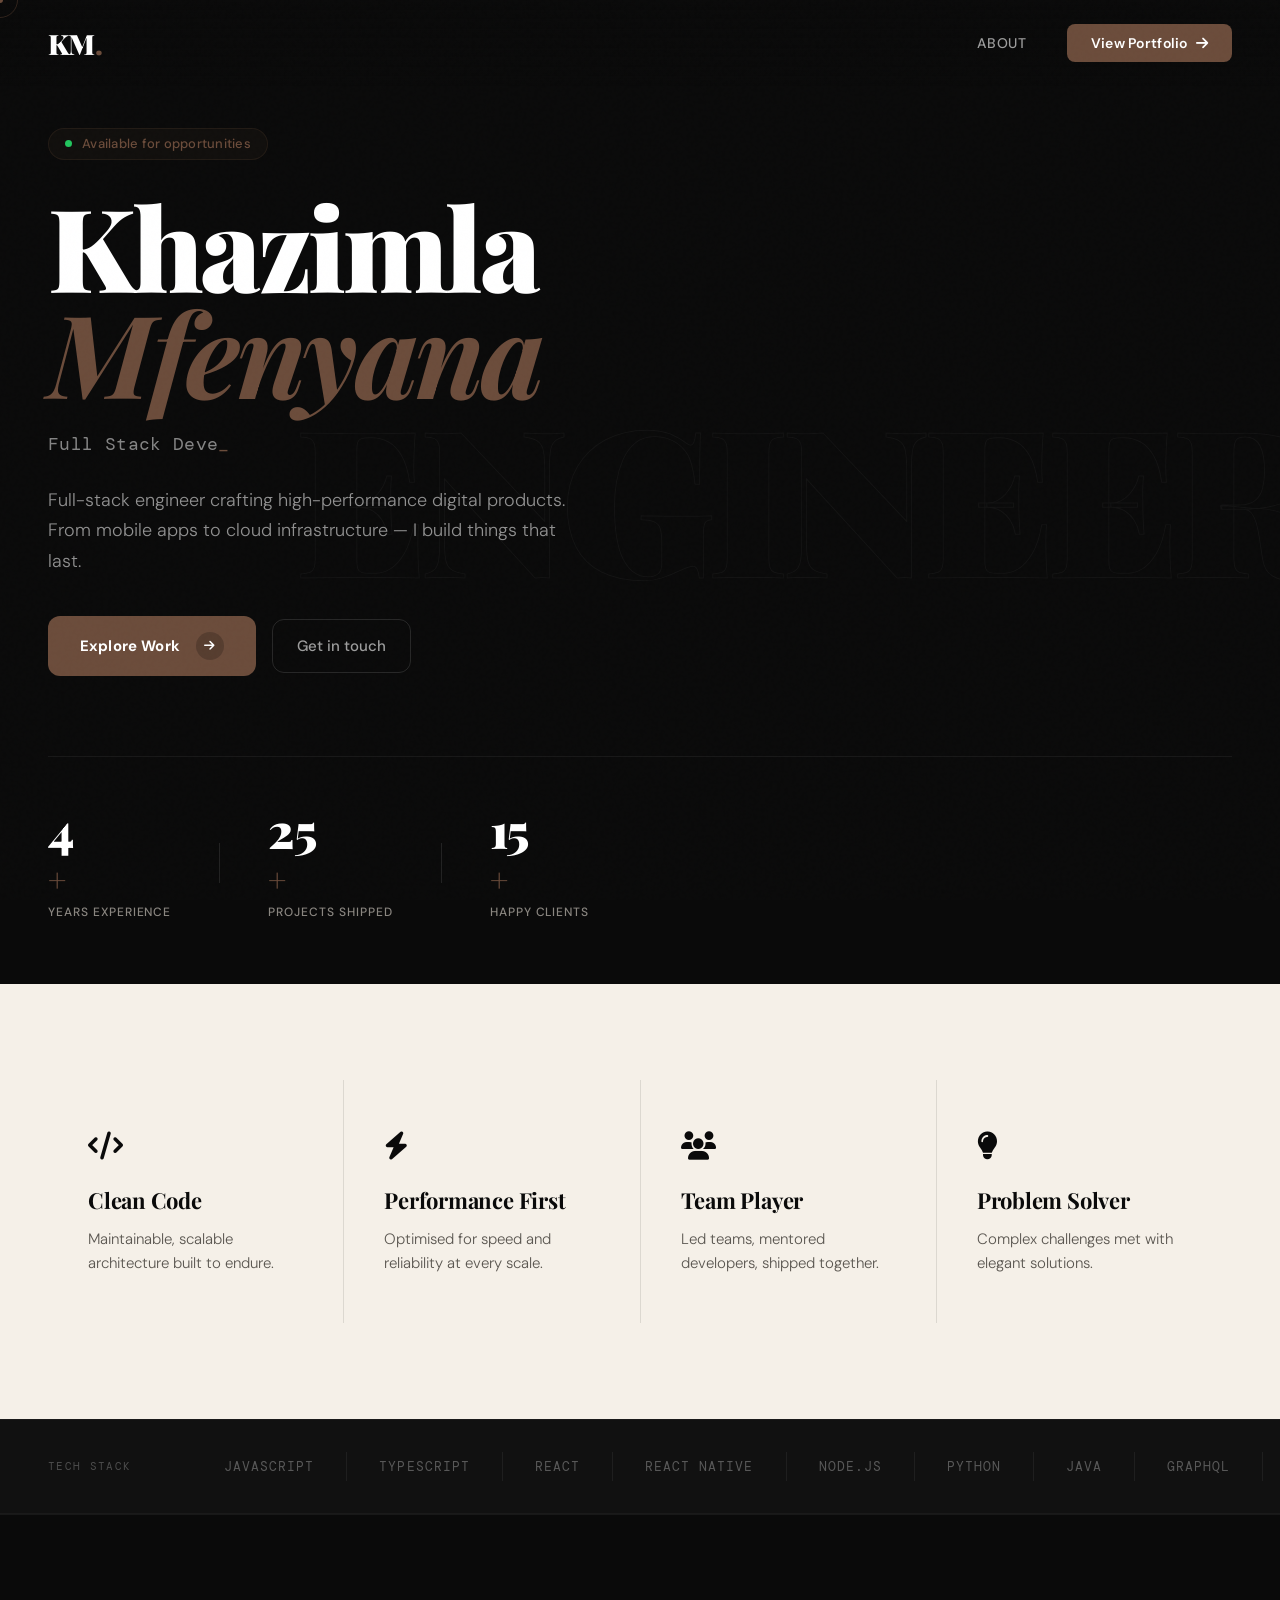
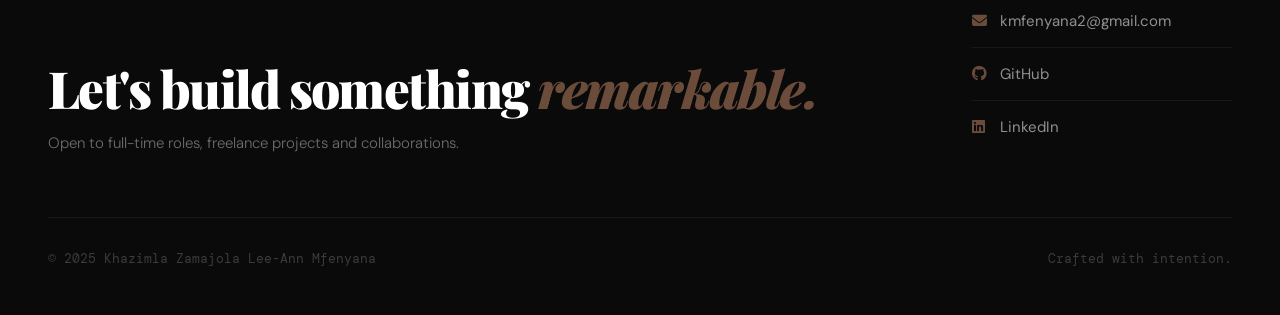
==== commit 064e642e: "Did some touch ups." ====
--- a/index.html
+++ b/index.html
@@ -119,18 +119,18 @@
                         <i class="fas fa-envelope"></i>
                         kmfenyana2@gmail.com
                     </a>
-                    <a href="#" class="footer-link">
+                    <a href="https://github.com/Lee-Ann2" class="footer-link">
                         <i class="fab fa-github"></i>
                         GitHub
                     </a>
-                    <a href="#" class="footer-link">
+                    <a href="www.linkedin.com/in/khazimla-mfenyana-6912a5305" class="footer-link">
                         <i class="fab fa-linkedin"></i>
                         LinkedIn
                     </a>
                 </div>
             </div>
             <div class="footer-bottom">
-                <span>© 2025 Khazimla Mfenyana</span>
+                <span>© 2025 Khazimla Zamajola Lee-Ann Mfenyana</span>
                 <span>Crafted with intention.</span>
             </div>
         </footer>
--- a/styles.css
+++ b/styles.css
@@ -1538,11 +1538,15 @@
 
 @media (max-width: 1024px) {
     .about-grid { grid-template-columns: repeat(2, 1fr); }
-    .hero-wrapper { grid-template-columns: 1fr; }
-    .hero-image-wrap { max-width: 320px; }
+    .hero-wrapper { grid-template-columns: 1fr; gap: 3rem; }
+    .hero-image-wrap { max-width: 280px; margin: 0 auto; }
     .skills-grid { grid-template-columns: repeat(2, 1fr); }
     .projects-grid { grid-template-columns: repeat(2, 1fr); }
-    .contact-grid { grid-template-columns: 1fr; }
+    .contact-grid { grid-template-columns: 1fr; gap: 2rem; }
+    .nav-inner { padding: 0 1.5rem; }
+    .portfolio-container { padding: 7rem 1.5rem 3rem; }
+    .hero { padding: 7rem 1.5rem 3rem; }
+    .about-section { padding: 4rem 1.5rem; }
 }
 
 @media (max-width: 768px) {
@@ -1558,15 +1562,96 @@
         gap: 2rem;
         z-index: 99;
     }
-    .nav-menu.active a { font-size: 1.5rem; }
-    .nav-toggle { display: block; }
+    .nav-menu.active a { font-size: 1.25rem; color: var(--ink); }
+    .nav-toggle { display: block; z-index: 100; position: relative; }
     .hero-bg-text { display: none; }
-    .hero { padding: 7rem 1.5rem 3rem; }
-    .about-section { padding: 4rem 1.5rem; }
+    .hero-headline { font-size: clamp(2.5rem, 8vw, 3.5rem); }
+    .hero-sub { font-size: 1rem; height: auto; min-height: 2.2rem; }
+    .hero-body { font-size: 1rem; max-width: 100%; }
+    .hero-actions { flex-direction: column; align-items: stretch; gap: 0.75rem; }
+    .btn-main, .btn-ghost { justify-content: center; text-align: center; }
+    .hero-stats { flex-direction: row; flex-wrap: wrap; justify-content: space-between; gap: 1rem; margin-top: 2.5rem; padding-top: 1.5rem; }
+    .stat-divider { display: none; }
+    .stat-num { font-size: 2rem; }
+    .stat-plus { font-size: 1.25rem; }
+    .stat-label { font-size: 0.65rem; }
     .about-grid { grid-template-columns: 1fr; }
-    .portfolio-container { padding: 6rem 1.5rem 3rem; }
-    .skills-grid { grid-template-columns: 1fr; }
-    .projects-grid { grid-template-columns: 1fr; }
-    .hero-stats { flex-direction: column; gap: 1.5rem; }
-    .stat-divider { display: none; }
+    .about-card { padding: 2rem 1.5rem; }
+    .skills-grid { grid-template-columns: 1fr; gap: 1rem; }
+    .projects-grid { grid-template-columns: 1fr; gap: 1rem; }
+    .project-card { max-width: 100%; }
+    .skills-section, .projects-section, .experience-section, .ai-section, .contact-section { padding: 3rem 0; }
+    .section-desc { margin-bottom: 2rem; }
+    .footer-inner { flex-direction: column; align-items: flex-start; gap: 2rem; }
+    .footer-right { width: 100%; min-width: auto; }
+    .footer-bottom { flex-direction: column; gap: 0.5rem; text-align: center; }
+    .tech-label { display: none; }
+    .marquee-wrap { padding-left: 1rem; }
+    .portfolio-hero { margin-bottom: 3rem; }
+    .hero-name { font-size: clamp(1.8rem, 6vw, 2.5rem); }
+    .hero-bio { font-size: 0.9375rem; }
+    .hero-actions-port { flex-direction: column; align-items: stretch; }
+    .btn-primary, .btn-secondary-port { justify-content: center; text-align: center; }
+    .hero-social { justify-content: center; }
+    .hero-wrapper { gap: 2rem; }
+    .photo-frame { max-width: 260px; margin: 0 auto; }
+    .timeline-item { padding-left: 1.5rem; }
+    .timeline::before { left: 0; }
+    .timeline-dot { left: -5px; }
+    .chat-wrap { max-width: 100%; }
+    .chat-messages { height: 280px; padding: 1rem; }
+    .message-bubble { max-width: 85%; font-size: 0.85rem; padding: 0.625rem 0.875rem; }
+    .contact-form-wrap { padding: 1.5rem; }
+    .contact-card { padding: 1rem; }
+    .cursor-dot, .cursor-ring { display: none; }
+    body { cursor: auto; }
+}
+
+@media (max-width: 480px) {
+    .nav-logo { font-size: 1.25rem; }
+    .nav-container { padding: 1rem 1.25rem; }
+    .portfolio-container { padding: 5rem 1rem 2rem; }
+    .hero { padding: 5rem 1rem 2rem; }
+    .hero-headline { font-size: clamp(2rem, 7vw, 2.8rem); margin-bottom: 1rem; }
+    .hero-eyebrow { font-size: 0.7rem; margin-bottom: 1rem; }
+    .hero-stats { flex-direction: column; align-items: flex-start; gap: 1rem; }
+    .stat { flex-direction: row; align-items: baseline; gap: 0.75rem; width: 100%; justify-content: space-between; }
+    .stat-num { font-size: 1.75rem; }
+    .stat-label { font-size: 0.7rem; }
+    .section-header { font-size: 1rem; }
+    .section-title { font-size: 1.5rem; }
+    .skill-category { padding: 1.25rem; }
+    .project-body { padding: 1rem; }
+    .project-body h3 { font-size: 1rem; }
+    .contact-cards { gap: 0.5rem; }
+    .contact-card { padding: 0.875rem; }
+    .contact-card-icon { width: 32px; height: 32px; font-size: 0.875rem; }
+    .contact-card-text a, .contact-card-text span { font-size: 0.8rem; }
+    .form-input, .form-textarea { padding: 0.625rem 0.875rem; font-size: 0.875rem; }
+    .send-btn { padding: 0.625rem 1rem; }
+    .footer-inner { gap: 1.5rem; }
+    .footer-left h2 { font-size: 1.5rem; }
+    .footer-left p { font-size: 0.8125rem; }
+    .footer-link { font-size: 0.8125rem; padding-bottom: 0.75rem; }
+    .theme-toggle { width: 40px; height: 40px; bottom: 1rem; right: 1rem; }
+    .theme-toggle i { font-size: 0.875rem; }
+}
+
+@media (max-width: 380px) {
+    .hero-headline { font-size: clamp(1.8rem, 6vw, 2.2rem); }
+    .hero-sub { font-size: 0.875rem; }
+    .hero-body { font-size: 0.875rem; }
+    .btn-main, .btn-ghost { padding: 0.75rem 1.25rem; font-size: 0.8125rem; }
+    .section-header { font-size: 0.875rem; }
+    .skill-name { font-size: 0.8125rem; }
+    .project-body p { font-size: 0.75rem; }
+    .project-tags span { font-size: 0.625rem; }
+    .timeline-content h3 { font-size: 1rem; }
+    .timeline-content h4 { font-size: 0.75rem; }
+    .timeline-content p, .timeline-content li { font-size: 0.75rem; }
+    .chat-header-title { font-size: 0.7rem; }
+    .message-bubble { font-size: 0.75rem; }
+    .chat-input { font-size: 0.8125rem; padding: 0.5rem 0.75rem; }
+    .send-btn { font-size: 0.75rem; padding: 0.5rem 0.875rem; }
+    .portfolio-footer-bar { padding: 1rem; font-size: 0.625rem; flex-direction: column; gap: 0.5rem; text-align: center; }
 }
